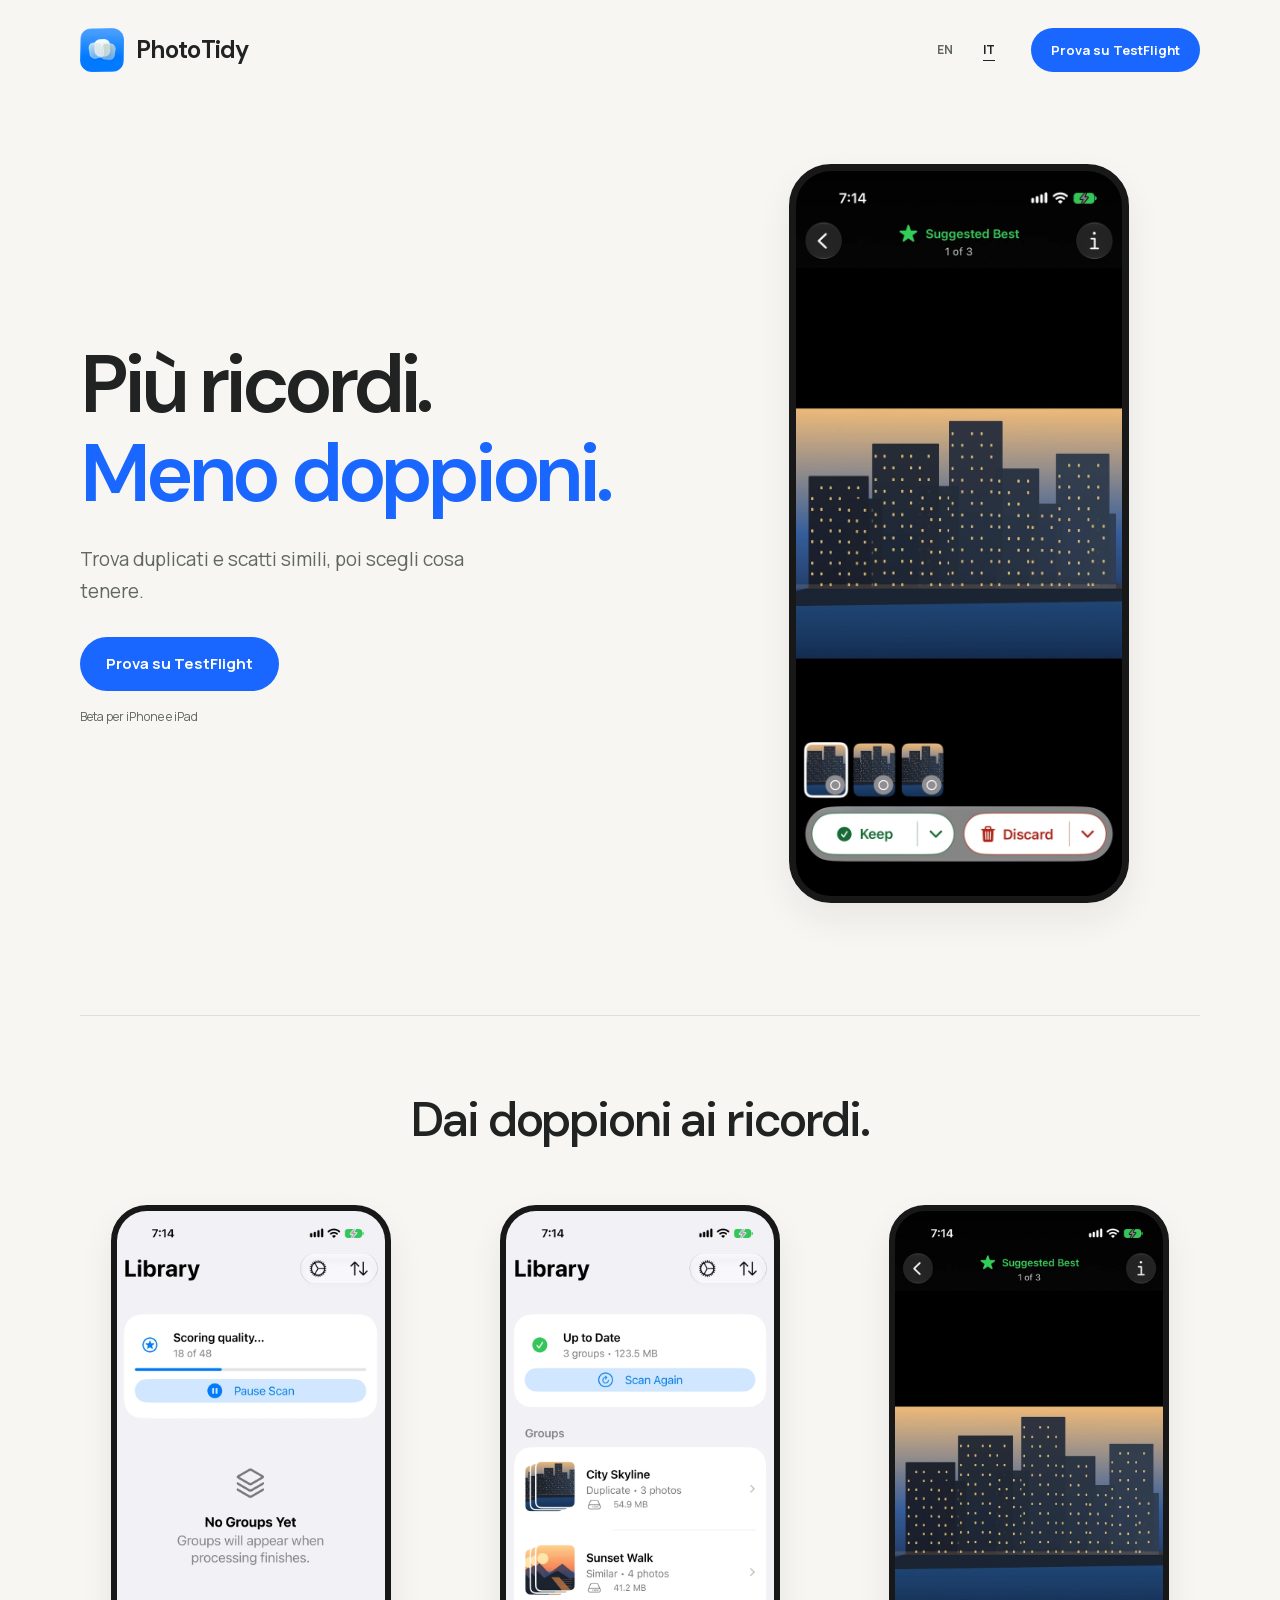
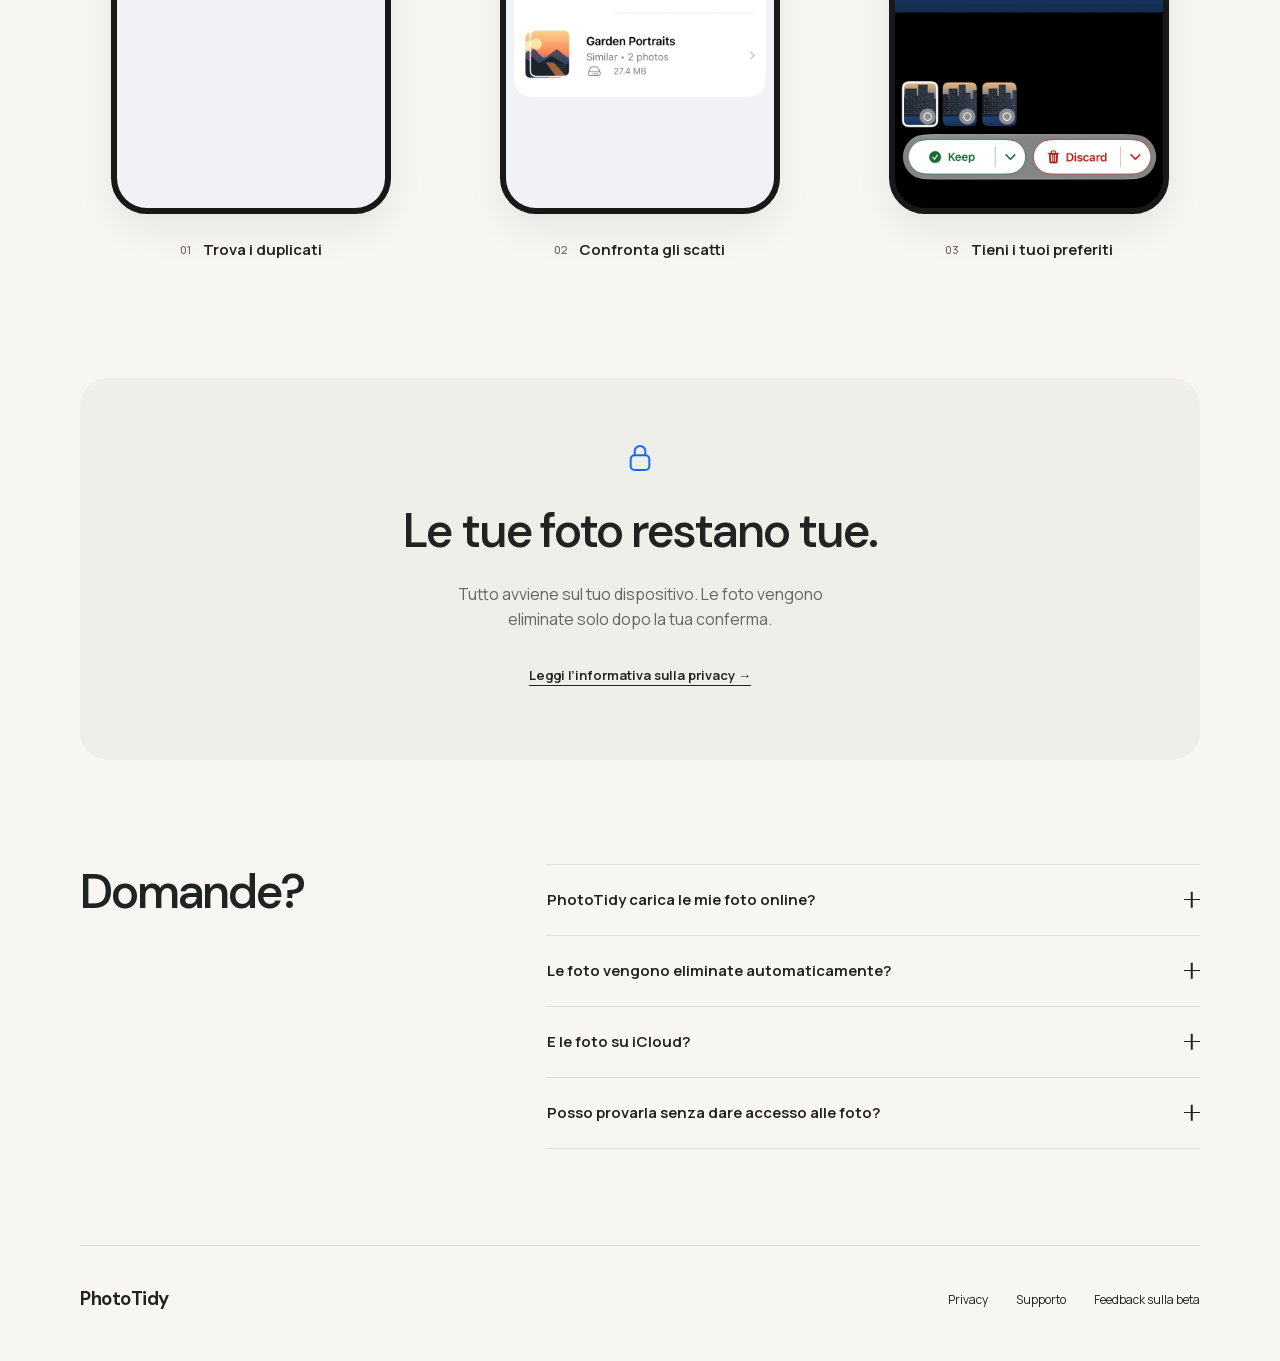
==== it/index.html @ 8529cd3a "Redesign landing pages with minimal layout and scroll reveals" ====
<!doctype html>
<html lang="it">
<head>
  <meta charset="utf-8">
  <meta name="viewport" content="width=device-width, initial-scale=1">
  <meta name="description" content="Trova duplicati e scatti simili, confronta i migliori e libera spazio. Ogni scansione di PhotoTidy avviene privatamente sul dispositivo.">
  <meta property="og:title" content="PhotoTidy — Pulizia privata delle foto su iPhone">
  <meta property="og:description" content="Trova duplicati e scatti simili, confronta i migliori e libera spazio. Ogni scansione di PhotoTidy avviene privatamente sul dispositivo.">
  <meta property="og:type" content="website">
  <meta property="og:url" content="https://gerardomaruotti.github.io/photo-tidy-site/it/">
  <meta property="og:image" content="https://gerardomaruotti.github.io/photo-tidy-site/assets/og-redesign-20260906.png">
  <meta name="twitter:card" content="summary_large_image">
  <meta name="twitter:title" content="PhotoTidy — Pulizia privata delle foto su iPhone">
  <meta name="twitter:description" content="Trova duplicati e scatti simili, confronta i migliori e libera spazio. Ogni scansione di PhotoTidy avviene privatamente sul dispositivo.">
  <meta name="twitter:image" content="https://gerardomaruotti.github.io/photo-tidy-site/assets/og-redesign-20260906.png">
  <link rel="canonical" href="https://gerardomaruotti.github.io/photo-tidy-site/it/">
  <link rel="alternate" hreflang="en" href="https://gerardomaruotti.github.io/photo-tidy-site/">
  <link rel="alternate" hreflang="it" href="https://gerardomaruotti.github.io/photo-tidy-site/it/">
  <link rel="alternate" hreflang="x-default" href="https://gerardomaruotti.github.io/photo-tidy-site/">
  <link rel="icon" type="image/png" sizes="256x256" href="../assets/favicon.png">
  <link rel="apple-touch-icon" href="../assets/app-icon.png">
  <link rel="preload" href="../assets/fonts/dm-sans.woff2" as="font" type="font/woff2" crossorigin>
  <link rel="preload" href="../assets/fonts/manrope.woff2" as="font" type="font/woff2" crossorigin>
  <link rel="stylesheet" href="../landing.css?v=20260906-redesign">
  <title>PhotoTidy — Pulizia privata delle foto su iPhone</title>
<script src="../landing.js?v=20260906-redesign" defer></script>
</head>
<body>
<a class="skip-link" href="#main">Vai al contenuto</a>
<header class="header container">
<a class="brand" href="#top" aria-label="PhotoTidy"><img src="../assets/app-icon.png" width="44" height="44" alt=""><span>PhotoTidy</span></a>
<nav aria-label="Navigazione principale">
<div class="languages" aria-label="Lingua"><a href="../" lang="en" hreflang="en" >EN</a><a href="./" lang="it" hreflang="it" aria-current="page">IT</a></div>
<a class="button button-small" href="https://testflight.apple.com/join/RuyQJqvQ">Prova su TestFlight</a>
</nav></header>
<main id="main">
<section class="hero container" id="top" aria-labelledby="hero-title">
<div class="hero-copy"><h1 id="hero-title">Più ricordi.<br><span>Meno doppioni.</span></h1><p>Trova duplicati e scatti simili, poi scegli cosa tenere.</p><a class="button" href="https://testflight.apple.com/join/RuyQJqvQ">Prova su TestFlight</a><small>Beta per iPhone e iPad</small></div>
<div class="hero-visual"><div class="phone"><img src="../assets/screenshots/compare-20260906.jpg" srcset="../assets/screenshots/compare-20260906-736.webp 736w, ../assets/screenshots/compare-20260906-1104.webp 1104w" sizes="(max-width: 700px) 280px, 340px" width="1206" height="2622" alt="Interfaccia PhotoTidy: Tieni i tuoi preferiti" fetchpriority="high" decoding="async"></div></div></section>
<section class="walkthrough container" id="how-it-works" aria-labelledby="walk-title">
<h2 id="walk-title" data-reveal>Dai doppioni ai ricordi.</h2><div class="steps">
<figure data-reveal style="--delay:0ms"><div class="phone"><img src="../assets/screenshots/scan-20260906.jpg" srcset="../assets/screenshots/scan-20260906-736.webp 736w, ../assets/screenshots/scan-20260906-1104.webp 1104w" sizes="(max-width: 700px) 260px, 280px" width="1206" height="2622" alt="Interfaccia PhotoTidy: Trova i duplicati" loading="lazy" decoding="async"></div><figcaption><span class="step-number" aria-hidden="true">01</span>Trova i duplicati</figcaption></figure>
<figure data-reveal style="--delay:70ms"><div class="phone"><img src="../assets/screenshots/library-20260906.jpg" srcset="../assets/screenshots/library-20260906-736.webp 736w, ../assets/screenshots/library-20260906-1104.webp 1104w" sizes="(max-width: 700px) 260px, 280px" width="1206" height="2622" alt="Interfaccia PhotoTidy: Confronta gli scatti" loading="lazy" decoding="async"></div><figcaption><span class="step-number" aria-hidden="true">02</span>Confronta gli scatti</figcaption></figure>
<figure data-reveal style="--delay:140ms"><div class="phone"><img src="../assets/screenshots/compare-20260906.jpg" srcset="../assets/screenshots/compare-20260906-736.webp 736w, ../assets/screenshots/compare-20260906-1104.webp 1104w" sizes="(max-width: 700px) 260px, 280px" width="1206" height="2622" alt="Interfaccia PhotoTidy: Tieni i tuoi preferiti" loading="lazy" decoding="async"></div><figcaption><span class="step-number" aria-hidden="true">03</span>Tieni i tuoi preferiti</figcaption></figure>
</div></section>
<section class="privacy container" id="privacy" aria-labelledby="privacy-title">
<div class="privacy-panel" data-reveal><svg aria-hidden="true" viewBox="0 0 24 24" fill="none" stroke="currentColor" stroke-width="1.5"><rect x="5" y="10" width="14" height="11" rx="3"/><path d="M8 10V7a4 4 0 0 1 8 0v3"/></svg><h2 id="privacy-title">Le tue foto restano tue.</h2><p>Tutto avviene sul tuo dispositivo. Le foto vengono eliminate solo dopo la tua conferma.</p><a class="text-link" href="privacy/">Leggi l’informativa sulla privacy<span aria-hidden="true"> →</span></a></div></section>
<section class="faq container" id="faq" aria-labelledby="faq-title">
<h2 id="faq-title" data-reveal>Domande?</h2><div class="faq-list" data-reveal>
<details><summary>PhotoTidy carica le mie foto online?<span class="plus" aria-hidden="true"></span></summary><p>No. PhotoTidy analizza la libreria sul tuo dispositivo, senza caricare foto o metadati online.</p></details>
<details><summary>Le foto vengono eliminate automaticamente?<span class="plus" aria-hidden="true"></span></summary><p>No. Scegli cosa tenere o scartare in Confronta, poi confermi l’eliminazione nella finestra di sistema.</p></details>
<details><summary>E le foto su iCloud?<span class="plus" aria-hidden="true"></span></summary><p>La scansione usa le foto locali per impostazione predefinita. Puoi consentire il download da iCloud nelle Impostazioni.</p></details>
<details><summary>Posso provarla senza dare accesso alle foto?<span class="plus" aria-hidden="true"></span></summary><p>Sì. La modalità demo ti permette di esplorare l’app prima di concedere l’accesso alle foto.</p></details>
</div></section></main>
<footer class="footer container"><a class="wordmark" href="#top">PhotoTidy</a><nav aria-label="Piè di pagina"><a href="privacy/">Privacy</a><a href="support/">Supporto</a><a href="mailto:maruotti@icloud.com?subject=PhotoTidy%20Beta%20Feedback">Feedback sulla beta</a></nav></footer>
</body>
</html>
---- landing.css ----
@font-face{font-family:"DM Sans";font-style:normal;font-weight:100 1000;font-display:swap;src:url("assets/fonts/dm-sans.woff2") format("woff2")}
@font-face{font-family:Manrope;font-style:normal;font-weight:200 800;font-display:swap;src:url("assets/fonts/manrope.woff2") format("woff2")}
:root{--paper:#f7f6f2;--ink:#202321;--muted:#626762;--blue:#1967ff;--line:#dedfd9}
*{box-sizing:border-box}
html{scroll-behavior:smooth;scroll-padding-top:24px}
body{margin:0;background:var(--paper);color:var(--ink);font:16px/1.6 Manrope,sans-serif}
a{color:inherit;text-decoration:none}
img{display:block;max-width:100%}
h1,h2,p,figure{margin:0}
h1,h2,.brand,.wordmark{font-family:"DM Sans",sans-serif}
:focus-visible{outline:3px solid var(--blue);outline-offset:5px}
.container{width:min(1120px,calc(100% - 80px));margin-inline:auto}
.skip-link{position:fixed;top:12px;left:12px;z-index:10;background:white;padding:12px;transform:translateY(-160%)}
.skip-link:focus{transform:none}
.header{min-height:100px;display:flex;align-items:center;justify-content:space-between;gap:24px}
.brand{display:flex;align-items:center;gap:12px;font-size:24px;font-weight:650;letter-spacing:-.7px}
.brand img{border-radius:12px}
.header nav,.languages{display:flex;align-items:center;gap:20px}
.languages{gap:0}
.languages a{display:grid;place-items:center;min-width:44px;min-height:44px;font-size:12px;font-weight:700;color:var(--muted)}
.languages a[aria-current]{color:var(--ink);text-decoration:underline;text-underline-offset:6px}
.button{display:inline-flex;align-items:center;justify-content:center;min-height:54px;padding:13px 26px;border-radius:100px;background:var(--blue);color:white;font-size:15px;font-weight:700;transition:background-color .2s}
.button:hover{background:#1153d3}
.button-small{font-size:13px;min-height:44px;padding:10px 20px}
.hero{display:grid;grid-template-columns:1.2fr 1fr;align-items:center;gap:60px;padding-block:64px 112px}
h1{font-size:clamp(56px,6.3vw,88px);font-weight:600;letter-spacing:-.065em;line-height:1.1}
h1 span{color:var(--blue)}
.hero-copy>p{max-width:390px;margin:26px 0 30px;font-size:19px;color:var(--muted);line-height:1.65}
.hero-copy small{display:block;margin-top:16px;font-size:12px;color:var(--muted)}
.hero-visual{display:grid;place-items:center}
.phone{width:100%;aspect-ratio:1206/2622;background:#171817;border:7px solid #171817;border-radius:42px;overflow:hidden;box-shadow:0 16px 36px #20232112}
.phone img{width:100%;height:100%;object-fit:cover}
.hero .phone{width:min(340px,100%)}
h2{font-size:clamp(32px,3.8vw,48px);font-weight:550;letter-spacing:-.045em;line-height:1.18}
.walkthrough{padding-block:76px 104px;border-top:1px solid var(--line)}
.walkthrough h2{text-align:center;margin-bottom:56px}
.steps{display:grid;grid-template-columns:repeat(3,minmax(0,1fr));gap:48px}
.steps figure{min-width:0;display:flex;flex-direction:column;align-items:center}
.steps .phone{max-width:280px;border-radius:36px;border-width:6px}
figcaption{display:flex;align-items:center;justify-content:center;gap:12px;margin-top:24px;font-size:15px;font-weight:650}
.step-number{font-size:11px;color:var(--muted);font-weight:500}
.privacy{padding-block:12px 96px}
.privacy-panel{padding:64px 28px;background:#edefe8;border-radius:28px;text-align:center}
.privacy-panel svg{width:32px;height:32px;margin:0 auto 22px;color:var(--blue)}
.privacy-panel p{max-width:430px;margin:22px auto;color:var(--muted)}
.text-link{display:inline-block;padding-block:10px;font-size:13px;font-weight:650;text-decoration:underline;text-underline-offset:5px}
.faq{display:grid;grid-template-columns:1fr 1.65fr;align-items:start;gap:72px;padding-block:8px 96px}
.faq-list{border-top:1px solid var(--line)}
details{border-bottom:1px solid var(--line)}
summary{display:flex;align-items:center;justify-content:space-between;gap:20px;padding:23px 0;font-size:15px;font-weight:650;cursor:pointer;list-style:none}
summary::-webkit-details-marker{display:none}
.plus{position:relative;flex:0 0 16px;height:16px}
.plus::before,.plus::after{content:"";position:absolute;background:currentColor;left:0;top:7px;width:16px;height:1.5px}
.plus::after{transform:rotate(90deg)}
details[open] .plus::after{transform:none}
details p{margin:0 32px 24px 0;color:var(--muted);font-size:14px}
.footer{border-top:1px solid var(--line);padding-block:32px 40px;display:flex;align-items:center;justify-content:space-between;gap:20px}
.wordmark{font-size:19px;font-weight:650;letter-spacing:-.5px}
.footer nav{display:flex;gap:28px;flex-wrap:wrap}
.footer nav a{font-size:12px;padding-block:12px}
.footer nav a:hover{text-decoration:underline}
[data-reveal].reveal-pending{opacity:0;transform:translateY(16px)}
[data-reveal].reveal-active{transition:opacity 450ms ease-out,transform 450ms ease-out;transition-delay:var(--delay,0ms)}
[data-reveal]:focus-within{opacity:1!important;transform:none!important;transition:none!important}
@media(max-width:1000px){.hero{gap:32px}.steps{gap:28px}.faq{gap:40px}}
@media(max-width:700px){
.container{width:calc(100% - 40px)}
.header{min-height:88px;gap:10px}.brand{gap:8px;font-size:20px}.brand img{width:36px;height:36px;border-radius:10px}
.header nav{gap:6px}.button-small{font-size:11px;padding:10px 13px}.languages a{min-width:36px}
.hero{grid-template-columns:1fr;gap:44px;text-align:center;padding-block:44px 72px}
h1{font-size:clamp(48px,10.5vw,68px);letter-spacing:-.055em}
.hero-copy>p{font-size:17px;max-width:340px;margin:22px auto 26px}.hero .phone{width:min(280px,100%);border-radius:38px}
.walkthrough{padding-block:56px 64px}.walkthrough h2{margin-bottom:38px}.steps{grid-template-columns:1fr;gap:48px}.steps .phone{width:min(260px,100%)}figcaption{margin-top:18px}
.privacy{padding-block:0 64px}.privacy-panel{padding:44px 22px;border-radius:22px}.privacy-panel p{font-size:15px}
.faq{grid-template-columns:1fr;gap:28px;padding-block:0 64px}.faq h2{text-align:center}summary{font-size:14px;padding-block:22px}
.footer{flex-direction:column;gap:8px;padding-block:28px}.footer nav{gap:24px;justify-content:center}
[data-reveal].reveal-pending{transform:translateY(8px)}[data-reveal].reveal-active{transition-duration:300ms;transition-delay:0ms}
}
@media(max-width:390px){.brand span{display:none}.header nav{gap:8px}.languages a{min-width:40px}}
@media(prefers-reduced-motion:reduce){html{scroll-behavior:auto}*,*::before,*::after{transition:none!important;animation:none!important}[data-reveal].reveal-pending{opacity:1;transform:none}}
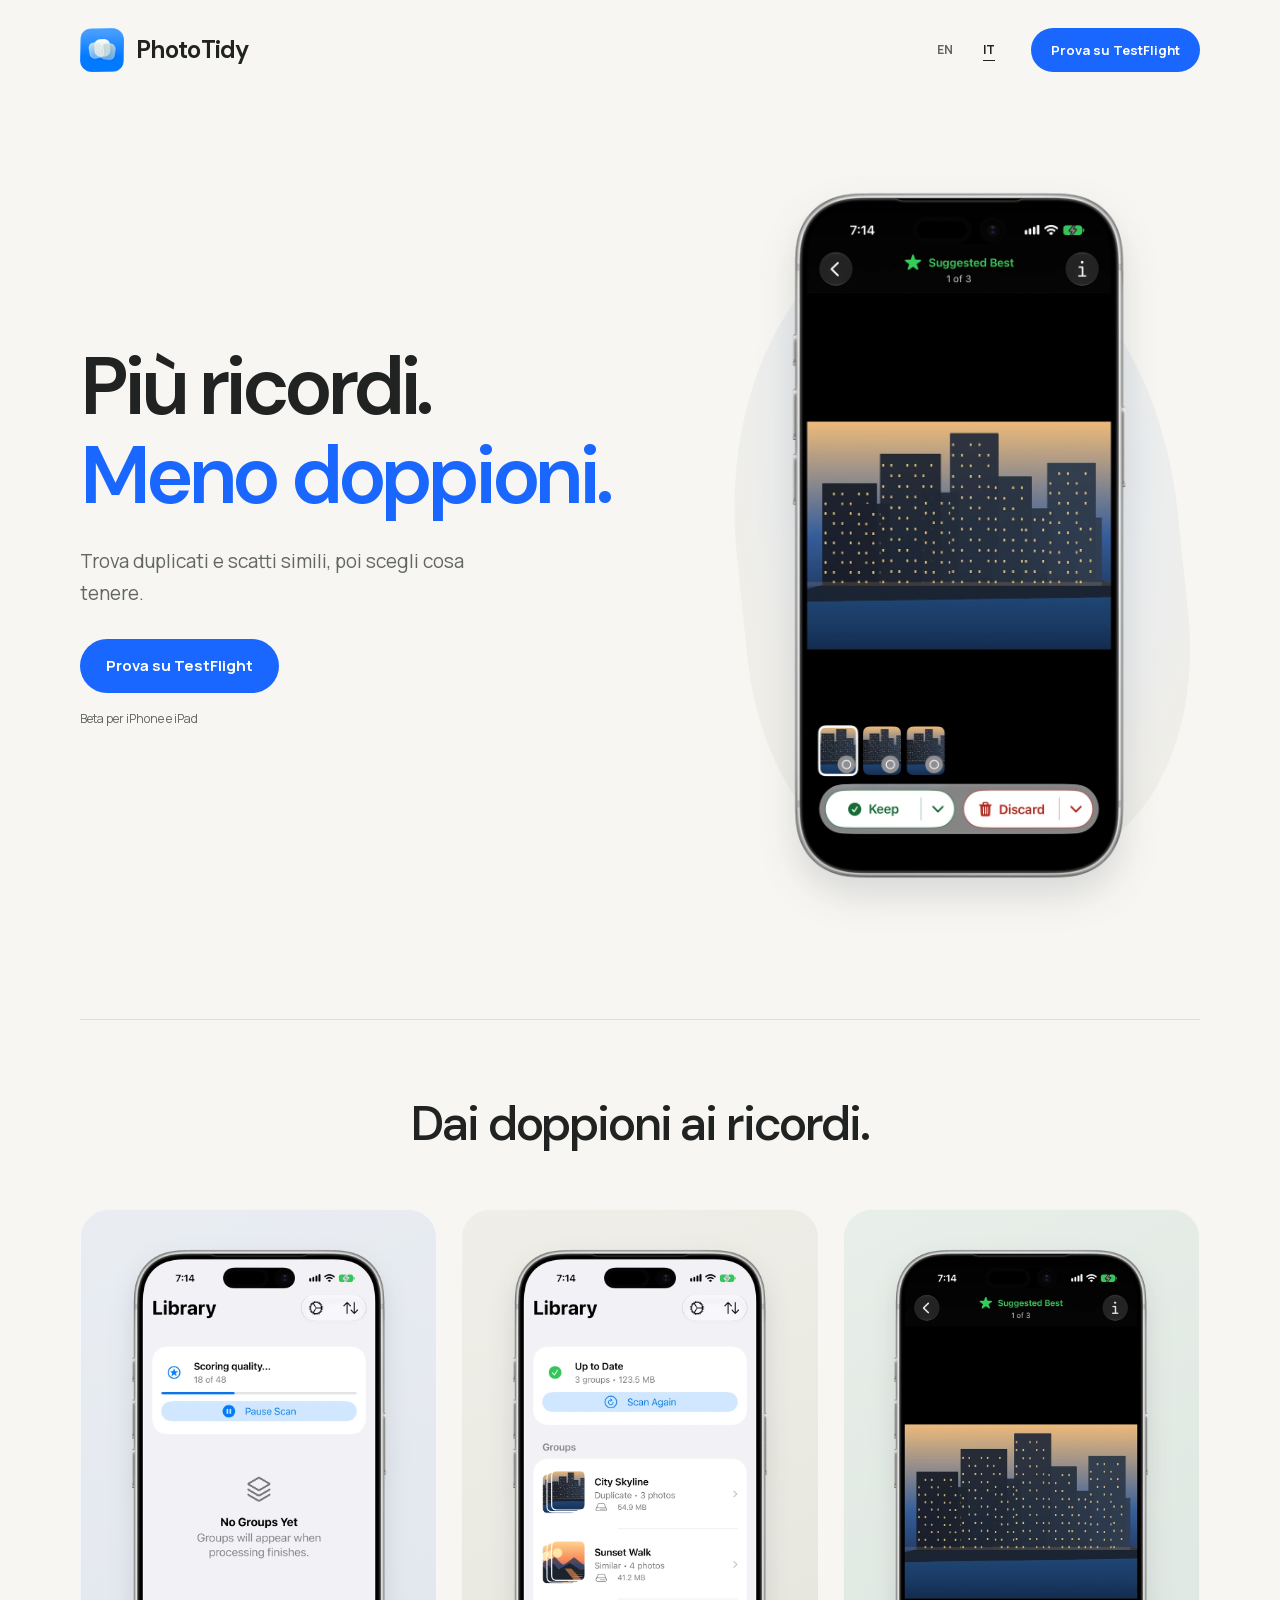
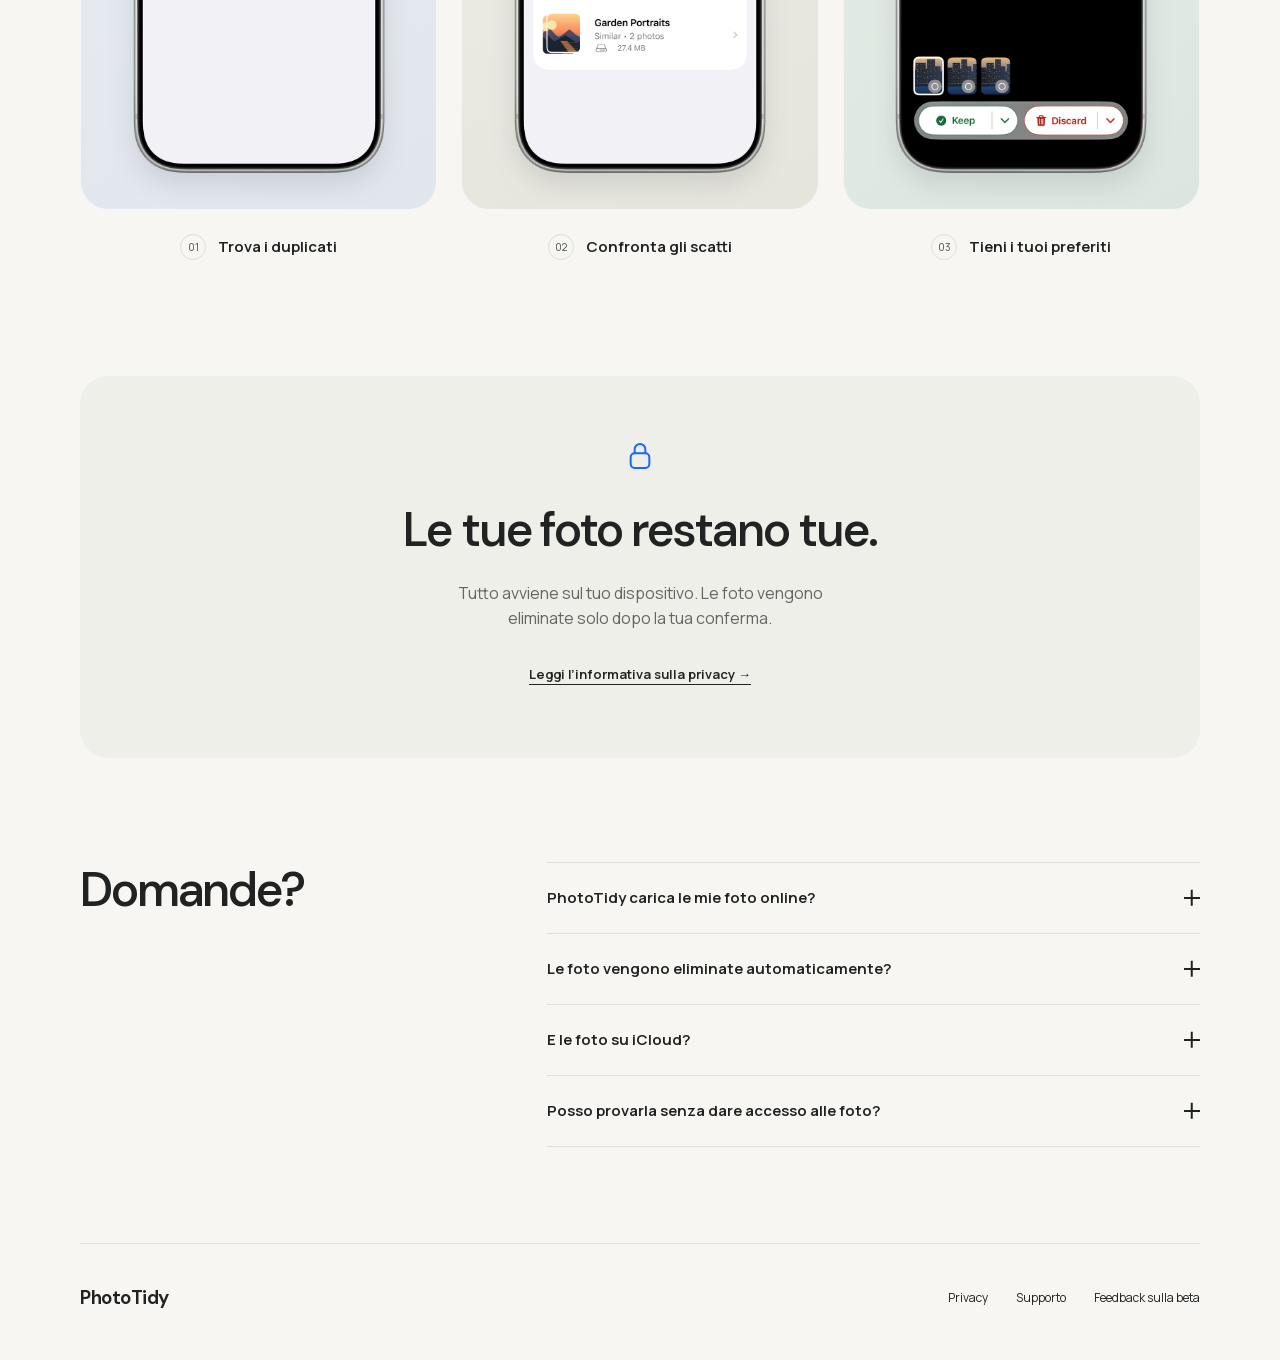
==== commit 9562ff56: "Polish screenshot sections with authentic iPhone frames" ====
--- a/it/index.html
+++ b/it/index.html
@@ -8,11 +8,11 @@
   <meta property="og:description" content="Trova duplicati e scatti simili, confronta i migliori e libera spazio. Ogni scansione di PhotoTidy avviene privatamente sul dispositivo.">
   <meta property="og:type" content="website">
   <meta property="og:url" content="https://gerardomaruotti.github.io/photo-tidy-site/it/">
-  <meta property="og:image" content="https://gerardomaruotti.github.io/photo-tidy-site/assets/og-redesign-20260906.png">
+  <meta property="og:image" content="https://gerardomaruotti.github.io/photo-tidy-site/assets/og-framed-20260906.png">
   <meta name="twitter:card" content="summary_large_image">
   <meta name="twitter:title" content="PhotoTidy — Pulizia privata delle foto su iPhone">
   <meta name="twitter:description" content="Trova duplicati e scatti simili, confronta i migliori e libera spazio. Ogni scansione di PhotoTidy avviene privatamente sul dispositivo.">
-  <meta name="twitter:image" content="https://gerardomaruotti.github.io/photo-tidy-site/assets/og-redesign-20260906.png">
+  <meta name="twitter:image" content="https://gerardomaruotti.github.io/photo-tidy-site/assets/og-framed-20260906.png">
   <link rel="canonical" href="https://gerardomaruotti.github.io/photo-tidy-site/it/">
   <link rel="alternate" hreflang="en" href="https://gerardomaruotti.github.io/photo-tidy-site/">
   <link rel="alternate" hreflang="it" href="https://gerardomaruotti.github.io/photo-tidy-site/it/">
@@ -21,7 +21,7 @@
   <link rel="apple-touch-icon" href="../assets/app-icon.png">
   <link rel="preload" href="../assets/fonts/dm-sans.woff2" as="font" type="font/woff2" crossorigin>
   <link rel="preload" href="../assets/fonts/manrope.woff2" as="font" type="font/woff2" crossorigin>
-  <link rel="stylesheet" href="../landing.css?v=20260906-redesign">
+  <link rel="stylesheet" href="../landing.css?v=20260906-frames">
   <title>PhotoTidy — Pulizia privata delle foto su iPhone</title>
 <script src="../landing.js?v=20260906-redesign" defer></script>
 </head>
@@ -36,12 +36,12 @@
 <main id="main">
 <section class="hero container" id="top" aria-labelledby="hero-title">
 <div class="hero-copy"><h1 id="hero-title">Più ricordi.<br><span>Meno doppioni.</span></h1><p>Trova duplicati e scatti simili, poi scegli cosa tenere.</p><a class="button" href="https://testflight.apple.com/join/RuyQJqvQ">Prova su TestFlight</a><small>Beta per iPhone e iPad</small></div>
-<div class="hero-visual"><div class="phone"><img src="../assets/screenshots/compare-20260906.jpg" srcset="../assets/screenshots/compare-20260906-736.webp 736w, ../assets/screenshots/compare-20260906-1104.webp 1104w" sizes="(max-width: 700px) 280px, 340px" width="1206" height="2622" alt="Interfaccia PhotoTidy: Tieni i tuoi preferiti" fetchpriority="high" decoding="async"></div></div></section>
+<div class="hero-visual"><div class="phone"><img src="../assets/screenshots/compare-framed-20260906.png" srcset="../assets/screenshots/compare-framed-20260906-736.webp 736w, ../assets/screenshots/compare-framed-20260906-1104.webp 1104w" sizes="(max-width: 700px) 280px, (max-width: 1000px) 32vw, 340px" width="1350" height="2760" alt="Interfaccia PhotoTidy: Tieni i tuoi preferiti" fetchpriority="high" decoding="async"></div></div></section>
 <section class="walkthrough container" id="how-it-works" aria-labelledby="walk-title">
 <h2 id="walk-title" data-reveal>Dai doppioni ai ricordi.</h2><div class="steps">
-<figure data-reveal style="--delay:0ms"><div class="phone"><img src="../assets/screenshots/scan-20260906.jpg" srcset="../assets/screenshots/scan-20260906-736.webp 736w, ../assets/screenshots/scan-20260906-1104.webp 1104w" sizes="(max-width: 700px) 260px, 280px" width="1206" height="2622" alt="Interfaccia PhotoTidy: Trova i duplicati" loading="lazy" decoding="async"></div><figcaption><span class="step-number" aria-hidden="true">01</span>Trova i duplicati</figcaption></figure>
-<figure data-reveal style="--delay:70ms"><div class="phone"><img src="../assets/screenshots/library-20260906.jpg" srcset="../assets/screenshots/library-20260906-736.webp 736w, ../assets/screenshots/library-20260906-1104.webp 1104w" sizes="(max-width: 700px) 260px, 280px" width="1206" height="2622" alt="Interfaccia PhotoTidy: Confronta gli scatti" loading="lazy" decoding="async"></div><figcaption><span class="step-number" aria-hidden="true">02</span>Confronta gli scatti</figcaption></figure>
-<figure data-reveal style="--delay:140ms"><div class="phone"><img src="../assets/screenshots/compare-20260906.jpg" srcset="../assets/screenshots/compare-20260906-736.webp 736w, ../assets/screenshots/compare-20260906-1104.webp 1104w" sizes="(max-width: 700px) 260px, 280px" width="1206" height="2622" alt="Interfaccia PhotoTidy: Tieni i tuoi preferiti" loading="lazy" decoding="async"></div><figcaption><span class="step-number" aria-hidden="true">03</span>Tieni i tuoi preferiti</figcaption></figure>
+<figure data-reveal style="--delay:0ms"><div class="device-stage"><div class="phone"><img src="../assets/screenshots/scan-framed-20260906.png" srcset="../assets/screenshots/scan-framed-20260906-736.webp 736w, ../assets/screenshots/scan-framed-20260906-1104.webp 1104w" sizes="(max-width: 700px) 244px, (max-width: 1000px) 23vw, 260px" width="1350" height="2760" alt="Interfaccia PhotoTidy: Trova i duplicati" loading="lazy" decoding="async"></div></div><figcaption><span class="step-number" aria-hidden="true">01</span>Trova i duplicati</figcaption></figure>
+<figure data-reveal style="--delay:70ms"><div class="device-stage"><div class="phone"><img src="../assets/screenshots/library-framed-20260906.png" srcset="../assets/screenshots/library-framed-20260906-736.webp 736w, ../assets/screenshots/library-framed-20260906-1104.webp 1104w" sizes="(max-width: 700px) 244px, (max-width: 1000px) 23vw, 260px" width="1350" height="2760" alt="Interfaccia PhotoTidy: Confronta gli scatti" loading="lazy" decoding="async"></div></div><figcaption><span class="step-number" aria-hidden="true">02</span>Confronta gli scatti</figcaption></figure>
+<figure data-reveal style="--delay:140ms"><div class="device-stage"><div class="phone"><img src="../assets/screenshots/compare-framed-20260906.png" srcset="../assets/screenshots/compare-framed-20260906-736.webp 736w, ../assets/screenshots/compare-framed-20260906-1104.webp 1104w" sizes="(max-width: 700px) 244px, (max-width: 1000px) 23vw, 260px" width="1350" height="2760" alt="Interfaccia PhotoTidy: Tieni i tuoi preferiti" loading="lazy" decoding="async"></div></div><figcaption><span class="step-number" aria-hidden="true">03</span>Tieni i tuoi preferiti</figcaption></figure>
 </div></section>
 <section class="privacy container" id="privacy" aria-labelledby="privacy-title">
 <div class="privacy-panel" data-reveal><svg aria-hidden="true" viewBox="0 0 24 24" fill="none" stroke="currentColor" stroke-width="1.5"><rect x="5" y="10" width="14" height="11" rx="3"/><path d="M8 10V7a4 4 0 0 1 8 0v3"/></svg><h2 id="privacy-title">Le tue foto restano tue.</h2><p>Tutto avviene sul tuo dispositivo. Le foto vengono eliminate solo dopo la tua conferma.</p><a class="text-link" href="privacy/">Leggi l’informativa sulla privacy<span aria-hidden="true"> →</span></a></div></section>
--- a/landing.css
+++ b/landing.css
@@ -27,18 +27,22 @@
 h1 span{color:var(--blue)}
 .hero-copy>p{max-width:390px;margin:26px 0 30px;font-size:19px;color:var(--muted);line-height:1.65}
 .hero-copy small{display:block;margin-top:16px;font-size:12px;color:var(--muted)}
-.hero-visual{display:grid;place-items:center}
-.phone{width:100%;aspect-ratio:1206/2622;background:#171817;border:7px solid #171817;border-radius:42px;overflow:hidden;box-shadow:0 16px 36px #20232112}
-.phone img{width:100%;height:100%;object-fit:cover}
+.hero-visual{position:relative;isolation:isolate;display:grid;place-items:center;padding-block:24px}
+.hero-visual::before{content:"";position:absolute;z-index:-1;inset:8% 4% 5%;border-radius:48% 48% 36% 36%;background:radial-gradient(ellipse at 55% 35%,#e0e9f9 0%,#eaedf0 45%,#efeee9 72%);transform:rotate(-6deg)}
+.phone{width:100%;position:relative;filter:drop-shadow(0 18px 18px #252e3b24)}
+.phone img{width:100%;height:auto;aspect-ratio:1350/2760;object-fit:contain}
 .hero .phone{width:min(340px,100%)}
 h2{font-size:clamp(32px,3.8vw,48px);font-weight:550;letter-spacing:-.045em;line-height:1.18}
 .walkthrough{padding-block:76px 104px;border-top:1px solid var(--line)}
 .walkthrough h2{text-align:center;margin-bottom:56px}
-.steps{display:grid;grid-template-columns:repeat(3,minmax(0,1fr));gap:48px}
+.steps{display:grid;grid-template-columns:repeat(3,minmax(0,1fr));gap:24px}
 .steps figure{min-width:0;display:flex;flex-direction:column;align-items:center}
-.steps .phone{max-width:280px;border-radius:36px;border-width:6px}
+.device-stage{width:100%;display:grid;place-items:center;padding:36px 24px 32px;border-radius:28px;background:linear-gradient(155deg,#e9edf2,#e1e6ed);border:1px solid #fff9}
+.steps figure:nth-child(2) .device-stage{background:linear-gradient(155deg,#efeee8,#e5e5dc)}
+.steps figure:nth-child(3) .device-stage{background:linear-gradient(155deg,#e8eee9,#dce6e0)}
+.steps .phone{max-width:260px;filter:drop-shadow(0 12px 12px #252e3b20)}
 figcaption{display:flex;align-items:center;justify-content:center;gap:12px;margin-top:24px;font-size:15px;font-weight:650}
-.step-number{font-size:11px;color:var(--muted);font-weight:500}
+.step-number{display:grid;place-items:center;width:26px;height:26px;border:1px solid var(--line);border-radius:50%;font-size:10px;color:var(--muted);font-weight:500}
 .privacy{padding-block:12px 96px}
 .privacy-panel{padding:64px 28px;background:#edefe8;border-radius:28px;text-align:center}
 .privacy-panel svg{width:32px;height:32px;margin:0 auto 22px;color:var(--blue)}
@@ -62,15 +66,16 @@
 [data-reveal].reveal-pending{opacity:0;transform:translateY(16px)}
 [data-reveal].reveal-active{transition:opacity 450ms ease-out,transform 450ms ease-out;transition-delay:var(--delay,0ms)}
 [data-reveal]:focus-within{opacity:1!important;transform:none!important;transition:none!important}
-@media(max-width:1000px){.hero{gap:32px}.steps{gap:28px}.faq{gap:40px}}
+@media(max-width:1000px){.hero{gap:32px}.steps{gap:16px}.device-stage{padding:28px 16px;border-radius:22px}.faq{gap:40px}}
 @media(max-width:700px){
 .container{width:calc(100% - 40px)}
 .header{min-height:88px;gap:10px}.brand{gap:8px;font-size:20px}.brand img{width:36px;height:36px;border-radius:10px}
 .header nav{gap:6px}.button-small{font-size:11px;padding:10px 13px}.languages a{min-width:36px}
 .hero{grid-template-columns:1fr;gap:44px;text-align:center;padding-block:44px 72px}
 h1{font-size:clamp(48px,10.5vw,68px);letter-spacing:-.055em}
-.hero-copy>p{font-size:17px;max-width:340px;margin:22px auto 26px}.hero .phone{width:min(280px,100%);border-radius:38px}
-.walkthrough{padding-block:56px 64px}.walkthrough h2{margin-bottom:38px}.steps{grid-template-columns:1fr;gap:48px}.steps .phone{width:min(260px,100%)}figcaption{margin-top:18px}
+.hero-copy>p{font-size:17px;max-width:340px;margin:22px auto 26px}.hero .phone{width:min(280px,100%)}
+.hero-visual{padding:22px 8px}.hero-visual::before{inset:8% 0 6%;max-width:390px;margin-inline:auto;transform:none;border-radius:44% 44% 32% 32%}
+.walkthrough{padding-block:56px 64px}.walkthrough h2{margin-bottom:38px}.steps{grid-template-columns:1fr;gap:36px}.steps figure{width:100%;max-width:390px;margin-inline:auto}.device-stage{padding:30px 18px;border-radius:24px}.steps .phone{width:min(244px,100%)}figcaption{margin-top:18px}
 .privacy{padding-block:0 64px}.privacy-panel{padding:44px 22px;border-radius:22px}.privacy-panel p{font-size:15px}
 .faq{grid-template-columns:1fr;gap:28px;padding-block:0 64px}.faq h2{text-align:center}summary{font-size:14px;padding-block:22px}
 .footer{flex-direction:column;gap:8px;padding-block:28px}.footer nav{gap:24px;justify-content:center}
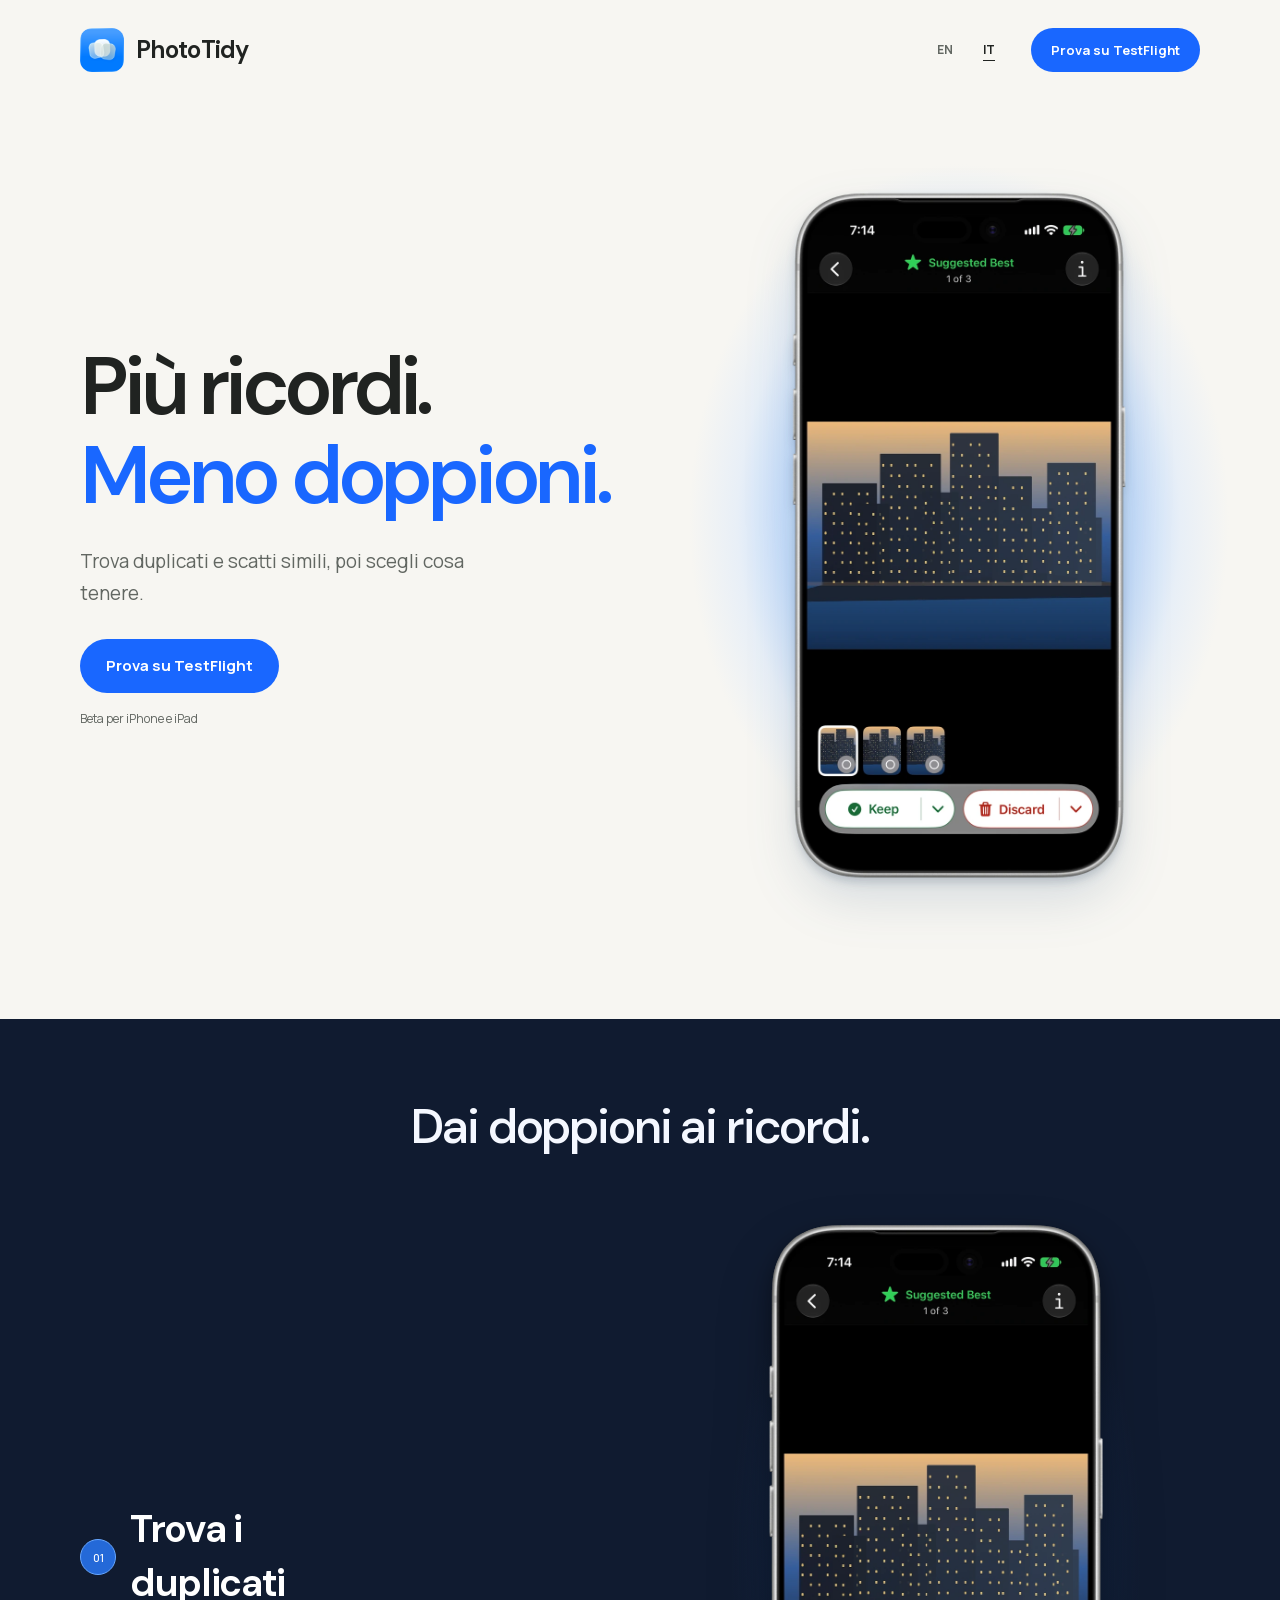
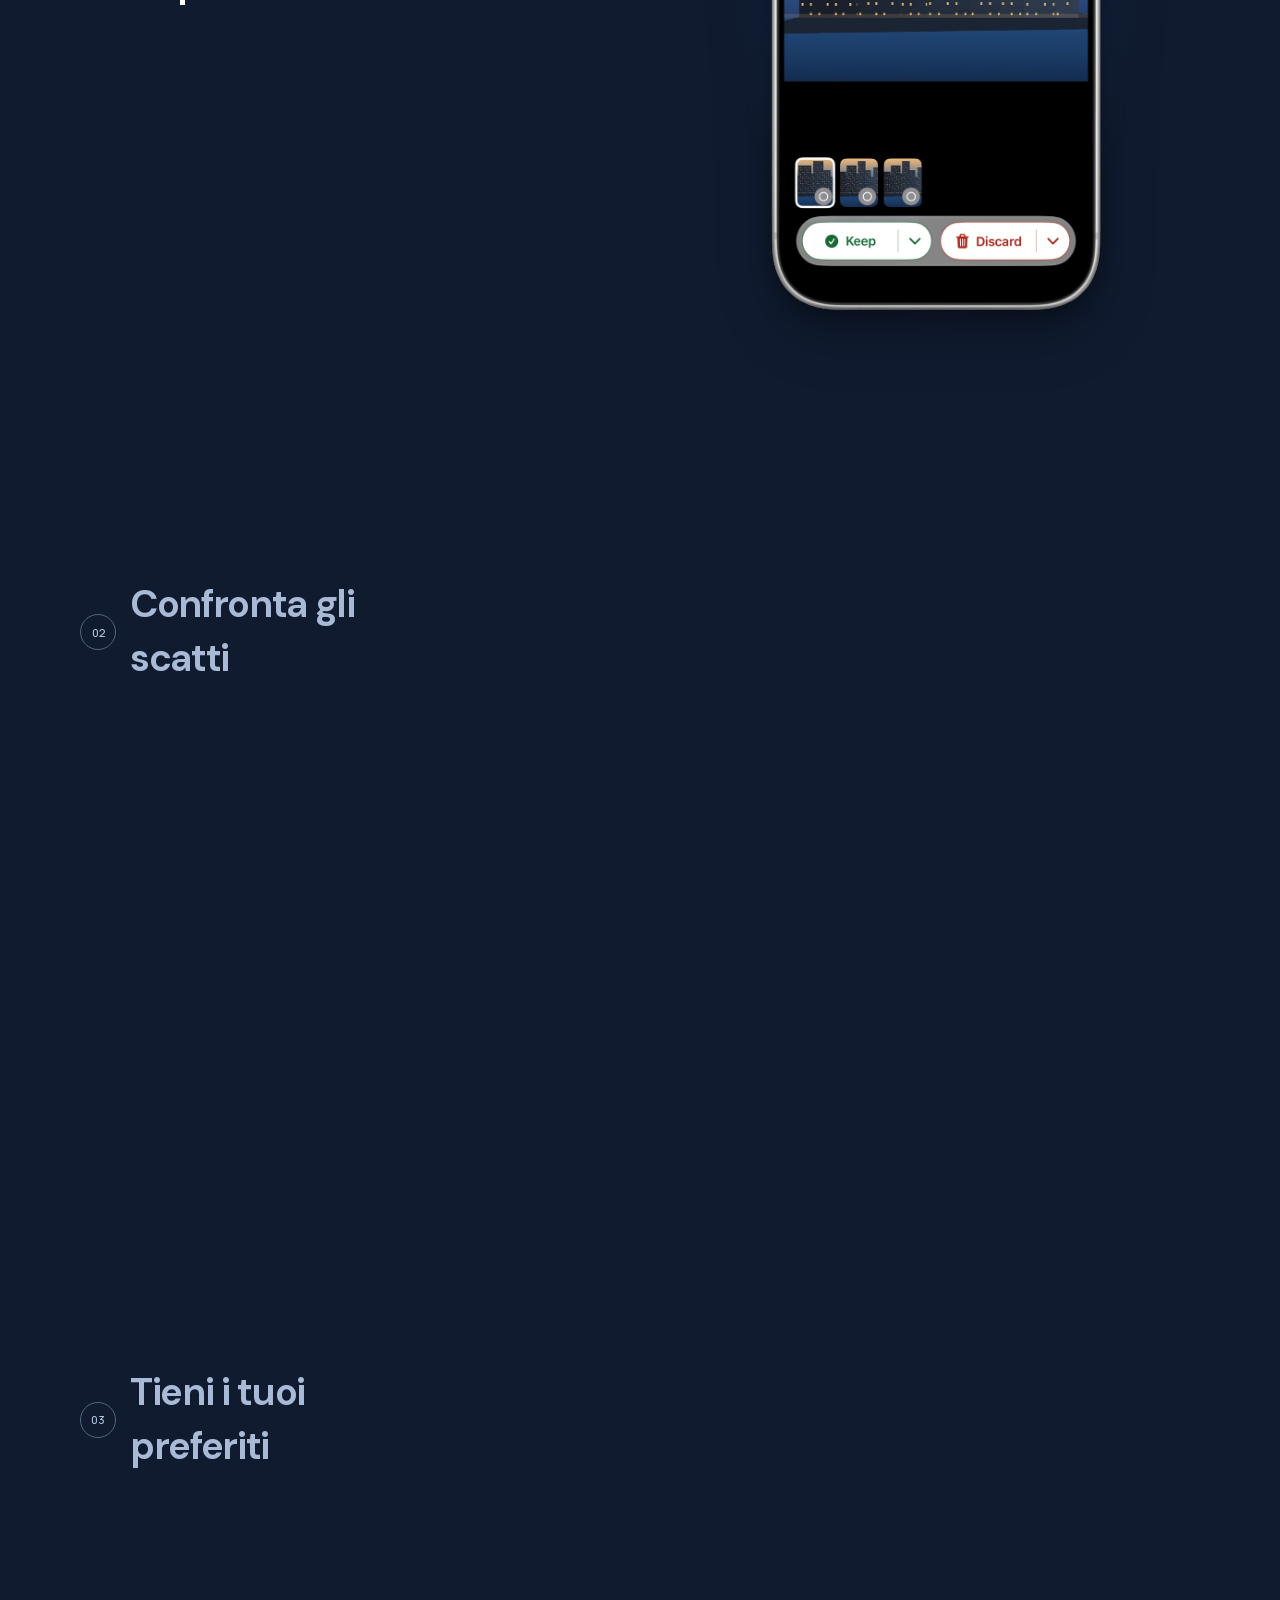
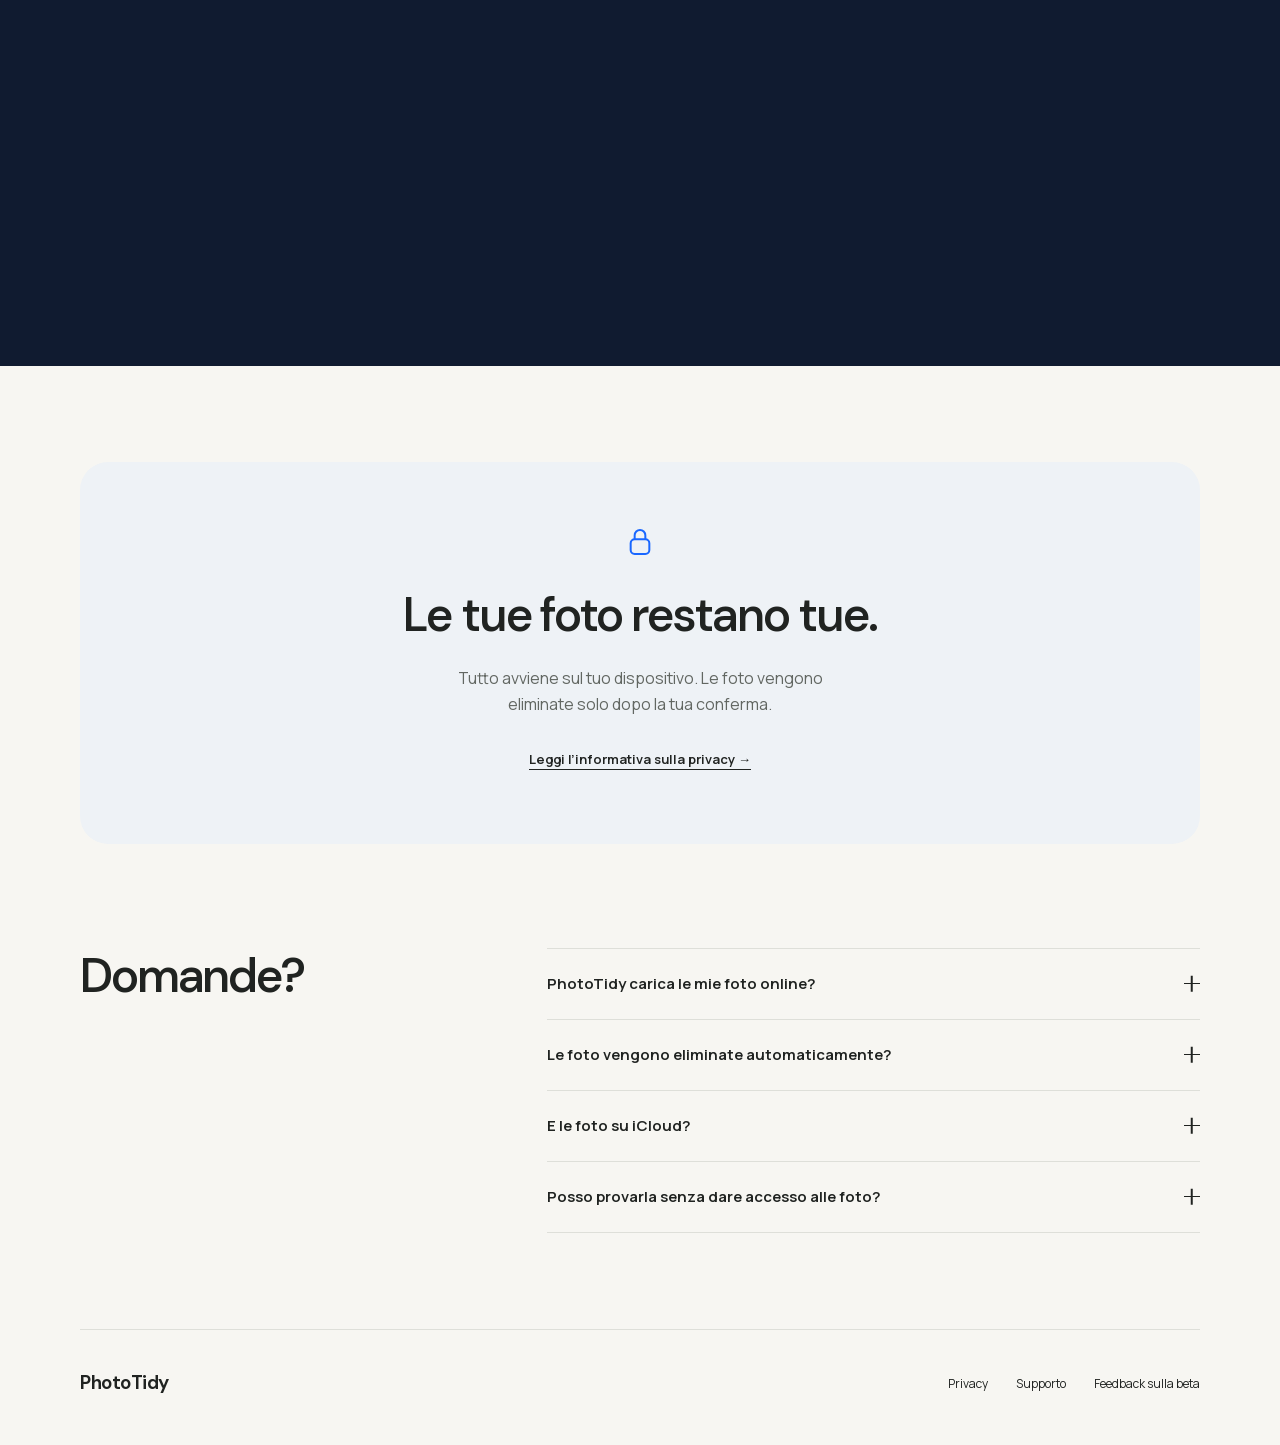
==== commit b10b5a41: "Add blue depth and responsive scroll storytelling" ====
--- a/it/index.html
+++ b/it/index.html
@@ -8,11 +8,11 @@
   <meta property="og:description" content="Trova duplicati e scatti simili, confronta i migliori e libera spazio. Ogni scansione di PhotoTidy avviene privatamente sul dispositivo.">
   <meta property="og:type" content="website">
   <meta property="og:url" content="https://gerardomaruotti.github.io/photo-tidy-site/it/">
-  <meta property="og:image" content="https://gerardomaruotti.github.io/photo-tidy-site/assets/og-framed-20260906.png">
+  <meta property="og:image" content="https://gerardomaruotti.github.io/photo-tidy-site/assets/og-depth-20260906.png">
   <meta name="twitter:card" content="summary_large_image">
   <meta name="twitter:title" content="PhotoTidy — Pulizia privata delle foto su iPhone">
   <meta name="twitter:description" content="Trova duplicati e scatti simili, confronta i migliori e libera spazio. Ogni scansione di PhotoTidy avviene privatamente sul dispositivo.">
-  <meta name="twitter:image" content="https://gerardomaruotti.github.io/photo-tidy-site/assets/og-framed-20260906.png">
+  <meta name="twitter:image" content="https://gerardomaruotti.github.io/photo-tidy-site/assets/og-depth-20260906.png">
   <link rel="canonical" href="https://gerardomaruotti.github.io/photo-tidy-site/it/">
   <link rel="alternate" hreflang="en" href="https://gerardomaruotti.github.io/photo-tidy-site/">
   <link rel="alternate" hreflang="it" href="https://gerardomaruotti.github.io/photo-tidy-site/it/">
@@ -21,9 +21,9 @@
   <link rel="apple-touch-icon" href="../assets/app-icon.png">
   <link rel="preload" href="../assets/fonts/dm-sans.woff2" as="font" type="font/woff2" crossorigin>
   <link rel="preload" href="../assets/fonts/manrope.woff2" as="font" type="font/woff2" crossorigin>
-  <link rel="stylesheet" href="../landing.css?v=20260906-frames">
+  <link rel="stylesheet" href="../landing.css?v=20260906-depth">
   <title>PhotoTidy — Pulizia privata delle foto su iPhone</title>
-<script src="../landing.js?v=20260906-redesign" defer></script>
+<script src="../landing.js?v=20260906-depth" defer></script>
 </head>
 <body>
 <a class="skip-link" href="#main">Vai al contenuto</a>
@@ -37,12 +37,13 @@
 <section class="hero container" id="top" aria-labelledby="hero-title">
 <div class="hero-copy"><h1 id="hero-title">Più ricordi.<br><span>Meno doppioni.</span></h1><p>Trova duplicati e scatti simili, poi scegli cosa tenere.</p><a class="button" href="https://testflight.apple.com/join/RuyQJqvQ">Prova su TestFlight</a><small>Beta per iPhone e iPad</small></div>
 <div class="hero-visual"><div class="phone"><img src="../assets/screenshots/compare-framed-20260906.png" srcset="../assets/screenshots/compare-framed-20260906-736.webp 736w, ../assets/screenshots/compare-framed-20260906-1104.webp 1104w" sizes="(max-width: 700px) 280px, (max-width: 1000px) 32vw, 340px" width="1350" height="2760" alt="Interfaccia PhotoTidy: Tieni i tuoi preferiti" fetchpriority="high" decoding="async"></div></div></section>
-<section class="walkthrough container" id="how-it-works" aria-labelledby="walk-title">
-<h2 id="walk-title" data-reveal>Dai doppioni ai ricordi.</h2><div class="steps">
-<figure data-reveal style="--delay:0ms"><div class="device-stage"><div class="phone"><img src="../assets/screenshots/scan-framed-20260906.png" srcset="../assets/screenshots/scan-framed-20260906-736.webp 736w, ../assets/screenshots/scan-framed-20260906-1104.webp 1104w" sizes="(max-width: 700px) 244px, (max-width: 1000px) 23vw, 260px" width="1350" height="2760" alt="Interfaccia PhotoTidy: Trova i duplicati" loading="lazy" decoding="async"></div></div><figcaption><span class="step-number" aria-hidden="true">01</span>Trova i duplicati</figcaption></figure>
-<figure data-reveal style="--delay:70ms"><div class="device-stage"><div class="phone"><img src="../assets/screenshots/library-framed-20260906.png" srcset="../assets/screenshots/library-framed-20260906-736.webp 736w, ../assets/screenshots/library-framed-20260906-1104.webp 1104w" sizes="(max-width: 700px) 244px, (max-width: 1000px) 23vw, 260px" width="1350" height="2760" alt="Interfaccia PhotoTidy: Confronta gli scatti" loading="lazy" decoding="async"></div></div><figcaption><span class="step-number" aria-hidden="true">02</span>Confronta gli scatti</figcaption></figure>
-<figure data-reveal style="--delay:140ms"><div class="device-stage"><div class="phone"><img src="../assets/screenshots/compare-framed-20260906.png" srcset="../assets/screenshots/compare-framed-20260906-736.webp 736w, ../assets/screenshots/compare-framed-20260906-1104.webp 1104w" sizes="(max-width: 700px) 244px, (max-width: 1000px) 23vw, 260px" width="1350" height="2760" alt="Interfaccia PhotoTidy: Tieni i tuoi preferiti" loading="lazy" decoding="async"></div></div><figcaption><span class="step-number" aria-hidden="true">03</span>Tieni i tuoi preferiti</figcaption></figure>
-</div></section>
+<section class="walkthrough" id="how-it-works" aria-labelledby="walk-title">
+<div class="container">
+<h2 id="walk-title" data-reveal>Dai doppioni ai ricordi.</h2><div class="story-layout"><div class="steps">
+<figure data-reveal style="--delay:0ms"><div class="device-stage"><div class="phone"><img src="../assets/screenshots/scan-framed-20260906.png" srcset="../assets/screenshots/scan-framed-20260906-736.webp 736w, ../assets/screenshots/scan-framed-20260906-1104.webp 1104w" sizes="(min-width: 1024px) and (min-height: 700px) 340px, (max-width: 700px) 244px, 280px" width="1350" height="2760" alt="Interfaccia PhotoTidy: Trova i duplicati" loading="lazy" decoding="async"></div></div><figcaption><span class="step-number" aria-hidden="true">01</span>Trova i duplicati</figcaption></figure>
+<figure data-reveal style="--delay:70ms"><div class="device-stage"><div class="phone"><img src="../assets/screenshots/library-framed-20260906.png" srcset="../assets/screenshots/library-framed-20260906-736.webp 736w, ../assets/screenshots/library-framed-20260906-1104.webp 1104w" sizes="(min-width: 1024px) and (min-height: 700px) 340px, (max-width: 700px) 244px, 280px" width="1350" height="2760" alt="Interfaccia PhotoTidy: Confronta gli scatti" loading="lazy" decoding="async"></div></div><figcaption><span class="step-number" aria-hidden="true">02</span>Confronta gli scatti</figcaption></figure>
+<figure data-reveal style="--delay:140ms"><div class="device-stage"><div class="phone"><img src="../assets/screenshots/compare-framed-20260906.png" srcset="../assets/screenshots/compare-framed-20260906-736.webp 736w, ../assets/screenshots/compare-framed-20260906-1104.webp 1104w" sizes="(min-width: 1024px) and (min-height: 700px) 340px, (max-width: 700px) 244px, 280px" width="1350" height="2760" alt="Interfaccia PhotoTidy: Tieni i tuoi preferiti" loading="lazy" decoding="async"></div></div><figcaption><span class="step-number" aria-hidden="true">03</span>Tieni i tuoi preferiti</figcaption></figure>
+</div></div></div></section>
 <section class="privacy container" id="privacy" aria-labelledby="privacy-title">
 <div class="privacy-panel" data-reveal><svg aria-hidden="true" viewBox="0 0 24 24" fill="none" stroke="currentColor" stroke-width="1.5"><rect x="5" y="10" width="14" height="11" rx="3"/><path d="M8 10V7a4 4 0 0 1 8 0v3"/></svg><h2 id="privacy-title">Le tue foto restano tue.</h2><p>Tutto avviene sul tuo dispositivo. Le foto vengono eliminate solo dopo la tua conferma.</p><a class="text-link" href="privacy/">Leggi l’informativa sulla privacy<span aria-hidden="true"> →</span></a></div></section>
 <section class="faq container" id="faq" aria-labelledby="faq-title">
--- a/landing.css
+++ b/landing.css
@@ -19,8 +19,9 @@
 .languages{gap:0}
 .languages a{display:grid;place-items:center;min-width:44px;min-height:44px;font-size:12px;font-weight:700;color:var(--muted)}
 .languages a[aria-current]{color:var(--ink);text-decoration:underline;text-underline-offset:6px}
-.button{display:inline-flex;align-items:center;justify-content:center;min-height:54px;padding:13px 26px;border-radius:100px;background:var(--blue);color:white;font-size:15px;font-weight:700;transition:background-color .2s}
-.button:hover{background:#1153d3}
+.button{display:inline-flex;align-items:center;justify-content:center;min-height:54px;padding:13px 26px;border-radius:100px;background:var(--blue);color:white;font-size:15px;font-weight:700;transition:background-color .2s,transform .2s,box-shadow .2s}
+.button:hover{background:#1153d3;box-shadow:0 6px 18px #1967ff26}
+.button:active{transform:scale(.98)}
 .button-small{font-size:13px;min-height:44px;padding:10px 20px}
 .hero{display:grid;grid-template-columns:1.2fr 1fr;align-items:center;gap:60px;padding-block:64px 112px}
 h1{font-size:clamp(56px,6.3vw,88px);font-weight:600;letter-spacing:-.065em;line-height:1.1}
@@ -28,23 +29,38 @@
 .hero-copy>p{max-width:390px;margin:26px 0 30px;font-size:19px;color:var(--muted);line-height:1.65}
 .hero-copy small{display:block;margin-top:16px;font-size:12px;color:var(--muted)}
 .hero-visual{position:relative;isolation:isolate;display:grid;place-items:center;padding-block:24px}
-.hero-visual::before{content:"";position:absolute;z-index:-1;inset:8% 4% 5%;border-radius:48% 48% 36% 36%;background:radial-gradient(ellipse at 55% 35%,#e0e9f9 0%,#eaedf0 45%,#efeee9 72%);transform:rotate(-6deg)}
-.phone{width:100%;position:relative;filter:drop-shadow(0 18px 18px #252e3b24)}
+.hero-visual::before{content:"";position:absolute;z-index:-1;inset:0 -6%;background:radial-gradient(ellipse 50% 48% at 50% 48%,#9edbffcc 0%,#b3d4ffb3 65%,#d9e8fc80 82%,transparent 100%);pointer-events:none}
+.phone{width:100%;position:relative;filter:drop-shadow(0 5px 5px #142c4930) drop-shadow(0 22px 24px #274f7626)}
 .phone img{width:100%;height:auto;aspect-ratio:1350/2760;object-fit:contain}
 .hero .phone{width:min(340px,100%)}
 h2{font-size:clamp(32px,3.8vw,48px);font-weight:550;letter-spacing:-.045em;line-height:1.18}
-.walkthrough{padding-block:76px 104px;border-top:1px solid var(--line)}
-.walkthrough h2{text-align:center;margin-bottom:56px}
-.steps{display:grid;grid-template-columns:repeat(3,minmax(0,1fr));gap:24px}
-.steps figure{min-width:0;display:flex;flex-direction:column;align-items:center}
-.device-stage{width:100%;display:grid;place-items:center;padding:36px 24px 32px;border-radius:28px;background:linear-gradient(155deg,#e9edf2,#e1e6ed);border:1px solid #fff9}
-.steps figure:nth-child(2) .device-stage{background:linear-gradient(155deg,#efeee8,#e5e5dc)}
-.steps figure:nth-child(3) .device-stage{background:linear-gradient(155deg,#e8eee9,#dce6e0)}
-.steps .phone{max-width:260px;filter:drop-shadow(0 12px 12px #252e3b20)}
-figcaption{display:flex;align-items:center;justify-content:center;gap:12px;margin-top:24px;font-size:15px;font-weight:650}
-.step-number{display:grid;place-items:center;width:26px;height:26px;border:1px solid var(--line);border-radius:50%;font-size:10px;color:var(--muted);font-weight:500}
-.privacy{padding-block:12px 96px}
-.privacy-panel{padding:64px 28px;background:#edefe8;border-radius:28px;text-align:center}
+.walkthrough{background:#101B30;color:#f5f8ff;padding-block:80px 96px}
+.walkthrough h2{text-align:center;margin-bottom:64px}
+.steps{display:grid;grid-template-columns:1fr;gap:72px}
+.steps figure{min-width:0;width:100%;max-width:440px;margin-inline:auto;display:flex;flex-direction:column;align-items:center}
+.device-stage{position:relative;isolation:isolate;width:100%;display:grid;place-items:center;padding:24px}
+.device-stage::before,.story-visual::before{content:"";position:absolute;z-index:-1;inset:0 -10%;background:radial-gradient(ellipse at 50% 48%,#2869be5e 0%,#1b468438 45%,transparent 72%);pointer-events:none}
+.device-stage::before{inset:0}
+.steps .phone{max-width:280px;filter:drop-shadow(0 8px 9px #0005) drop-shadow(0 24px 26px #0003)}
+figcaption{display:flex;align-items:center;justify-content:center;gap:14px;margin-top:24px;font-size:19px;font-weight:650;line-height:1.4}
+.step-number{display:grid;place-items:center;flex:0 0 30px;height:30px;border:1px solid #526784;border-radius:50%;font-size:11px;color:#b8c9e3;font-weight:500}
+.story-visual{display:none}
+@media(min-width:1024px) and (min-height:700px) and (prefers-reduced-motion:no-preference){
+.story-enhanced .story-layout{display:grid;grid-template-columns:minmax(0,1fr) minmax(0,1fr);gap:64px;position:relative;align-items:start}
+.story-enhanced .steps{grid-column:1;grid-row:1;gap:0}
+.story-enhanced .steps figure{height:75svh;max-width:none;justify-content:center;align-items:start;opacity:1;transform:none;transition:none}
+.story-enhanced .steps figure:last-child{height:100svh}
+.story-enhanced .steps .device-stage{position:absolute;width:1px;height:1px;padding:0;overflow:hidden;clip-path:inset(50%);white-space:nowrap}
+.story-enhanced figcaption{justify-content:start;text-align:left;font-family:"DM Sans",sans-serif;font-size:clamp(28px,3vw,40px);letter-spacing:-.035em;color:#a8bad5;margin:0;transition:color 350ms}
+.story-enhanced .is-current figcaption{color:#fff}
+.story-enhanced .is-current .step-number{color:#fff;background:#2469d8;border-color:#67a7ff}
+.story-enhanced .step-number{flex-basis:36px;height:36px;font-family:Manrope,sans-serif;letter-spacing:0;transition:background-color 350ms,border-color 350ms}
+.story-enhanced .story-visual{grid-column:2;grid-row:1;display:grid;position:sticky;top:48px;isolation:isolate;width:min(340px,calc((100svh - 96px)*1350/2760));justify-self:center;aspect-ratio:1350/2760;filter:drop-shadow(0 8px 10px #0005) drop-shadow(0 24px 26px #0003)}
+.story-visual img{grid-area:1/1;width:100%;height:auto;aspect-ratio:1350/2760;object-fit:contain;opacity:0;transition:opacity 350ms ease;pointer-events:none}
+.story-visual img.is-current{opacity:1}
+}
+.privacy{padding-block:96px}
+.privacy-panel{padding:64px 28px;background:#eef2f6;border-radius:28px;text-align:center}
 .privacy-panel svg{width:32px;height:32px;margin:0 auto 22px;color:var(--blue)}
 .privacy-panel p{max-width:430px;margin:22px auto;color:var(--muted)}
 .text-link{display:inline-block;padding-block:10px;font-size:13px;font-weight:650;text-decoration:underline;text-underline-offset:5px}
@@ -65,18 +81,20 @@
 .footer nav a:hover{text-decoration:underline}
 [data-reveal].reveal-pending{opacity:0;transform:translateY(16px)}
 [data-reveal].reveal-active{transition:opacity 450ms ease-out,transform 450ms ease-out;transition-delay:var(--delay,0ms)}
+.steps [data-reveal].reveal-active{transition-duration:300ms;transition-delay:0ms}
+.steps [data-reveal].reveal-pending{transform:translateY(8px)}
 [data-reveal]:focus-within{opacity:1!important;transform:none!important;transition:none!important}
-@media(max-width:1000px){.hero{gap:32px}.steps{gap:16px}.device-stage{padding:28px 16px;border-radius:22px}.faq{gap:40px}}
+@media(max-width:1000px){.hero{gap:32px}.faq{gap:40px}}
 @media(max-width:700px){
-.container{width:calc(100% - 40px)}
+.container{width:calc(100% - 48px)}
 .header{min-height:88px;gap:10px}.brand{gap:8px;font-size:20px}.brand img{width:36px;height:36px;border-radius:10px}
 .header nav{gap:6px}.button-small{font-size:11px;padding:10px 13px}.languages a{min-width:36px}
 .hero{grid-template-columns:1fr;gap:44px;text-align:center;padding-block:44px 72px}
 h1{font-size:clamp(48px,10.5vw,68px);letter-spacing:-.055em}
 .hero-copy>p{font-size:17px;max-width:340px;margin:22px auto 26px}.hero .phone{width:min(280px,100%)}
-.hero-visual{padding:22px 8px}.hero-visual::before{inset:8% 0 6%;max-width:390px;margin-inline:auto;transform:none;border-radius:44% 44% 32% 32%}
-.walkthrough{padding-block:56px 64px}.walkthrough h2{margin-bottom:38px}.steps{grid-template-columns:1fr;gap:36px}.steps figure{width:100%;max-width:390px;margin-inline:auto}.device-stage{padding:30px 18px;border-radius:24px}.steps .phone{width:min(244px,100%)}figcaption{margin-top:18px}
-.privacy{padding-block:0 64px}.privacy-panel{padding:44px 22px;border-radius:22px}.privacy-panel p{font-size:15px}
+.hero-visual{padding:22px 8px}.hero-visual::before{inset:0 -12px;max-width:420px;margin-inline:auto}
+.walkthrough{padding-block:60px 72px}.walkthrough h2{margin-bottom:40px}.steps{gap:64px}.steps figure{max-width:390px}.device-stage{padding:16px 8px}.steps .phone{width:min(244px,100%)}figcaption{margin-top:20px;font-size:18px}
+.privacy{padding-block:64px}.privacy-panel{padding:44px 22px;border-radius:22px}.privacy-panel p{font-size:15px}
 .faq{grid-template-columns:1fr;gap:28px;padding-block:0 64px}.faq h2{text-align:center}summary{font-size:14px;padding-block:22px}
 .footer{flex-direction:column;gap:8px;padding-block:28px}.footer nav{gap:24px;justify-content:center}
 [data-reveal].reveal-pending{transform:translateY(8px)}[data-reveal].reveal-active{transition-duration:300ms;transition-delay:0ms}
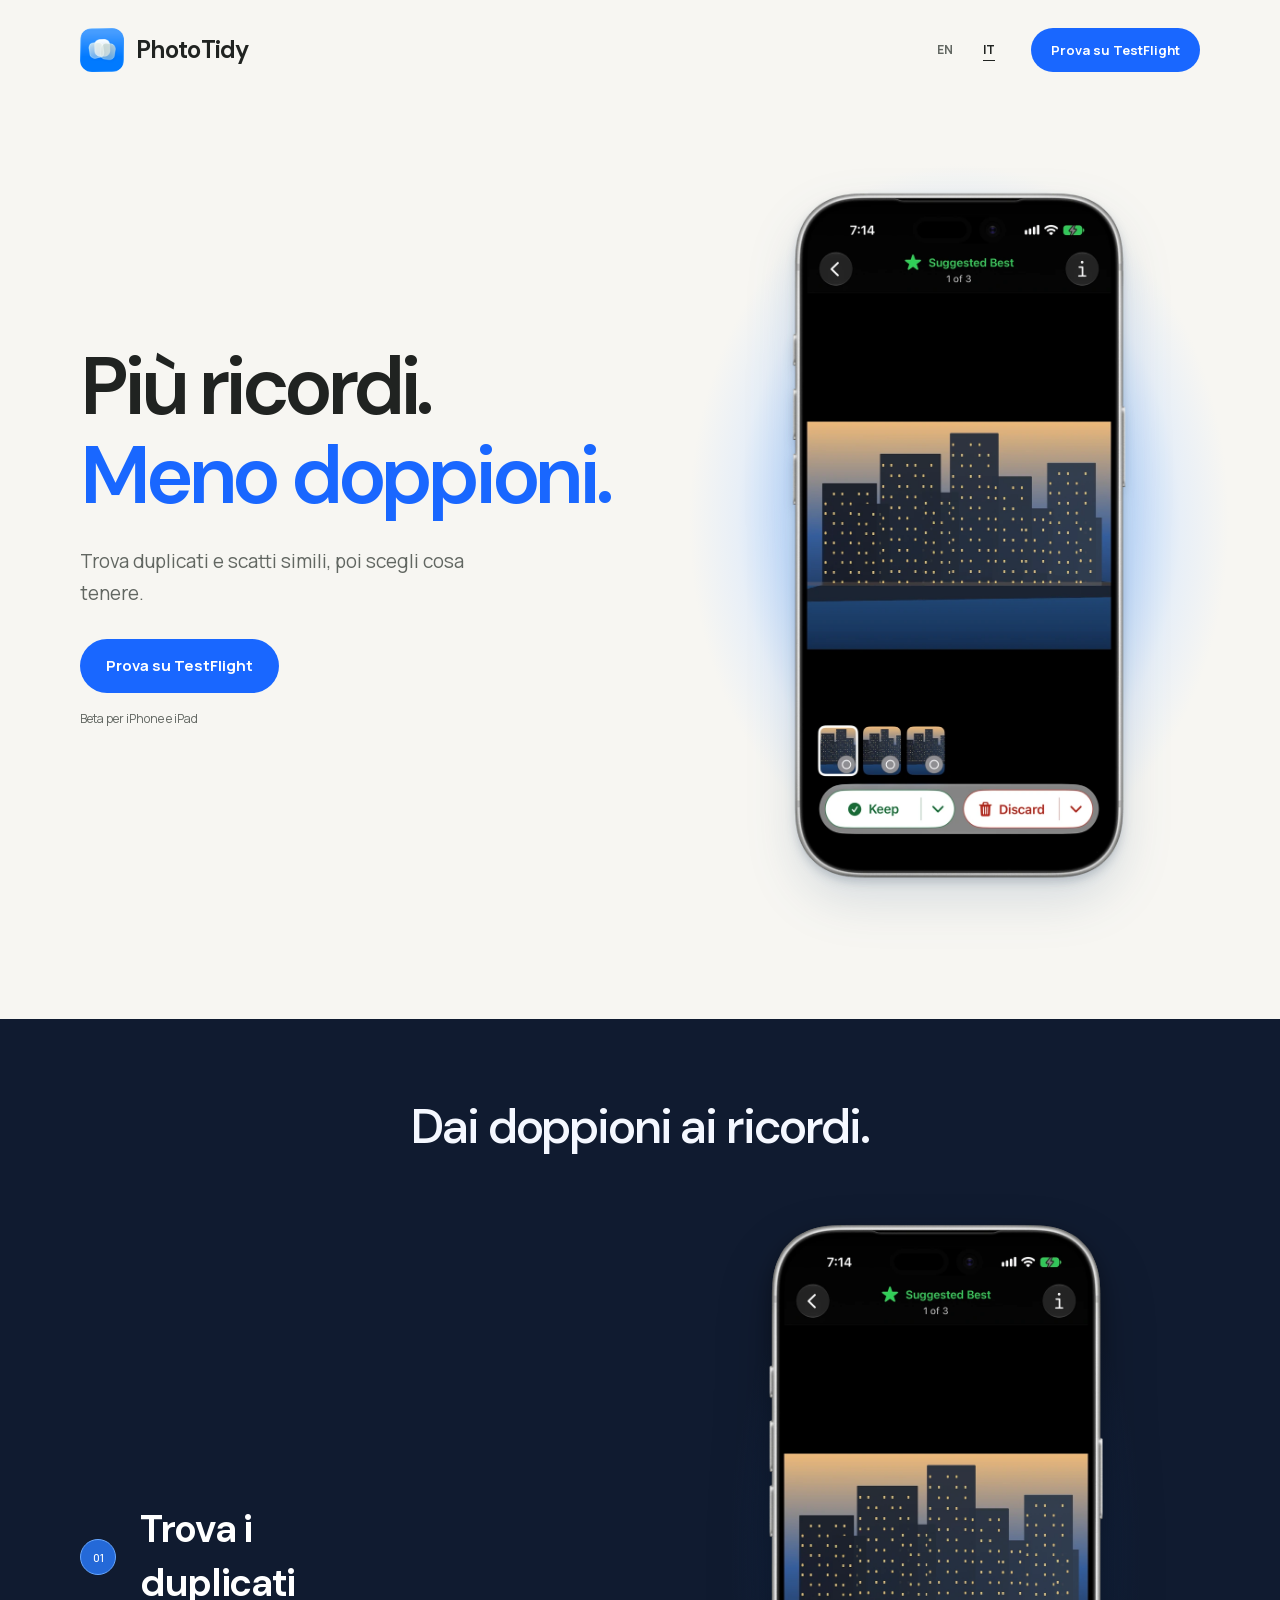
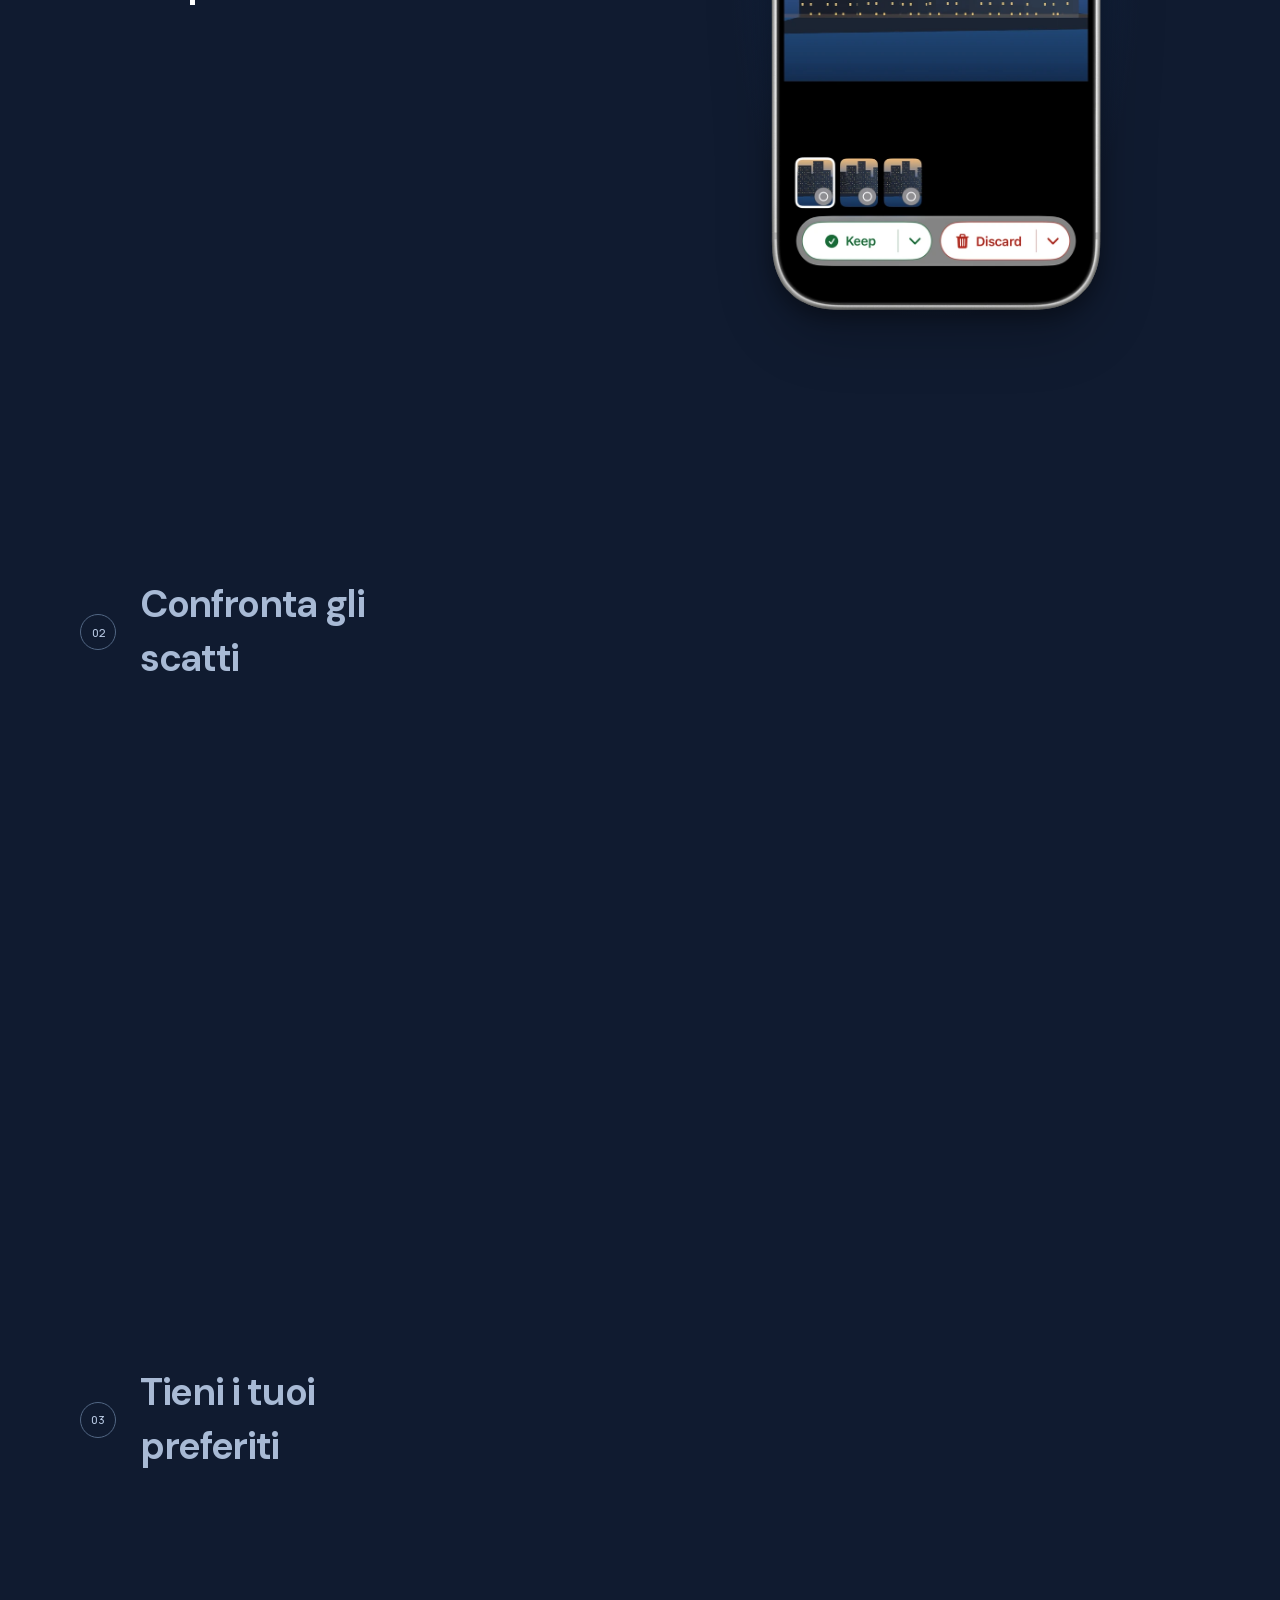
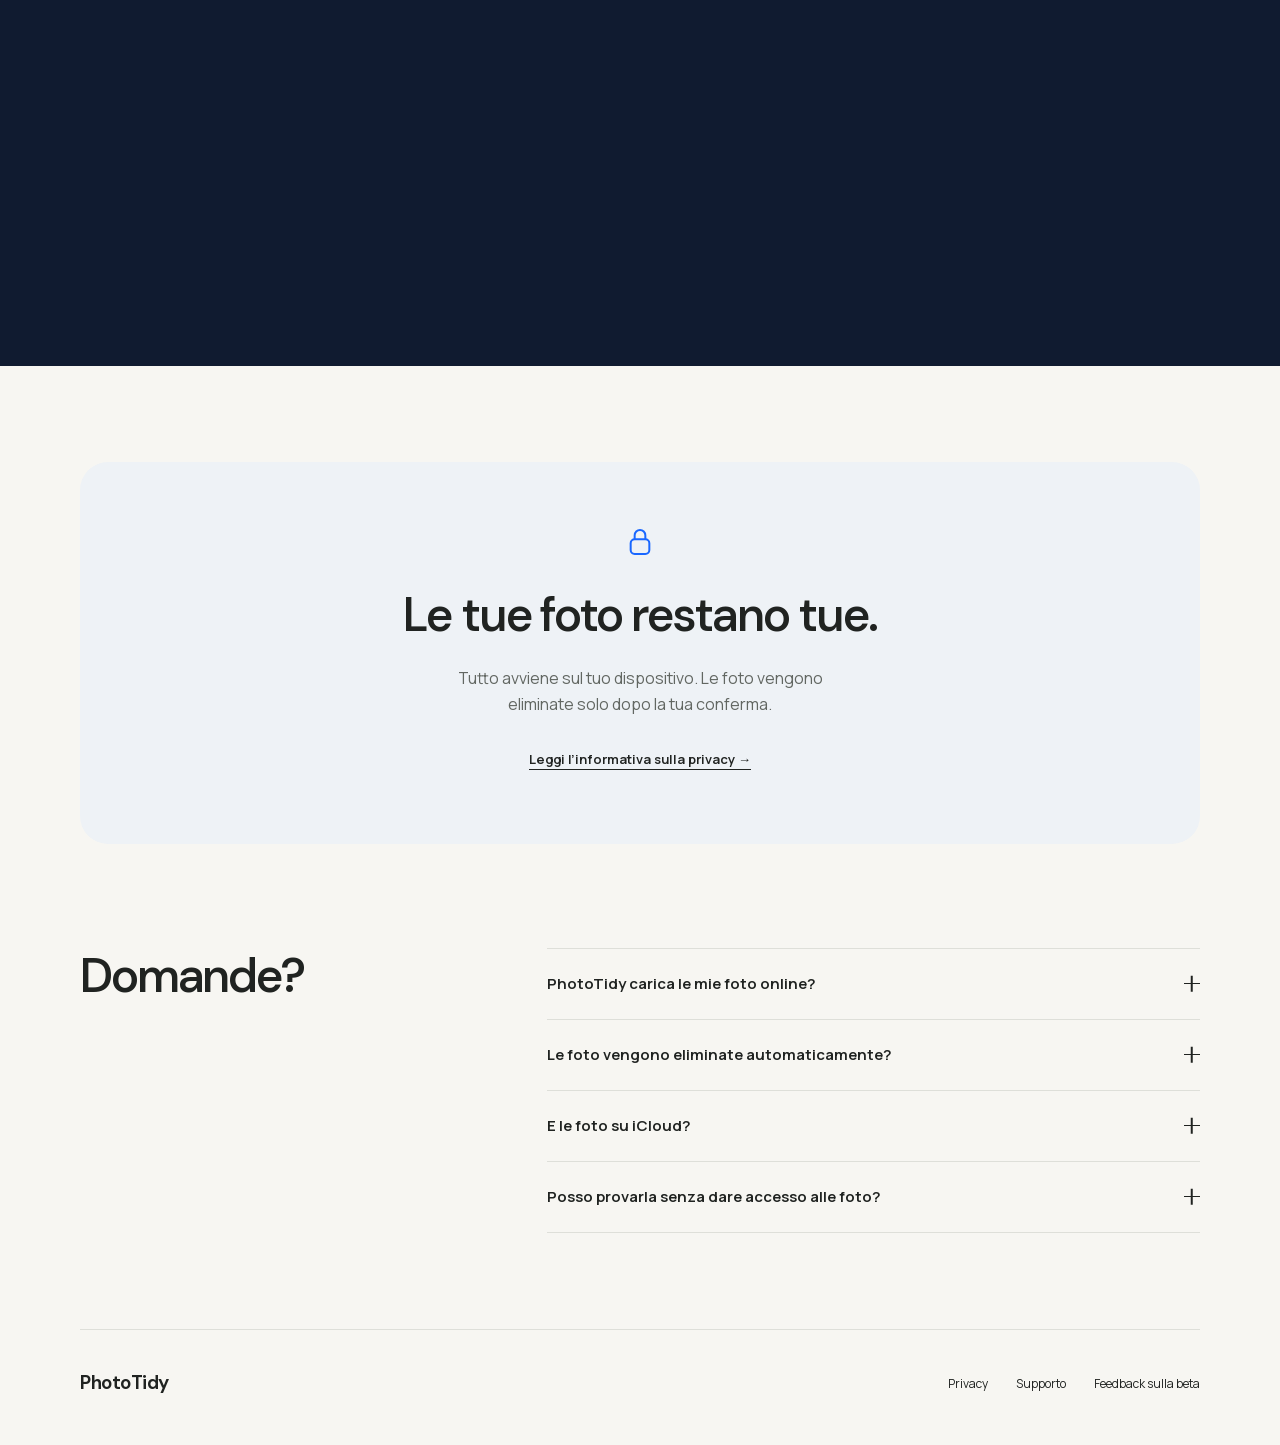
==== commit f8073478: "Give walkthrough badges more horizontal breathing room" ====
--- a/it/index.html
+++ b/it/index.html
@@ -21,7 +21,7 @@
   <link rel="apple-touch-icon" href="../assets/app-icon.png">
   <link rel="preload" href="../assets/fonts/dm-sans.woff2" as="font" type="font/woff2" crossorigin>
   <link rel="preload" href="../assets/fonts/manrope.woff2" as="font" type="font/woff2" crossorigin>
-  <link rel="stylesheet" href="../landing.css?v=20260906-depth">
+  <link rel="stylesheet" href="../landing.css?v=20260906-spacing">
   <title>PhotoTidy — Pulizia privata delle foto su iPhone</title>
 <script src="../landing.js?v=20260906-depth" defer></script>
 </head>
--- a/landing.css
+++ b/landing.css
@@ -51,7 +51,7 @@
 .story-enhanced .steps figure{height:75svh;max-width:none;justify-content:center;align-items:start;opacity:1;transform:none;transition:none}
 .story-enhanced .steps figure:last-child{height:100svh}
 .story-enhanced .steps .device-stage{position:absolute;width:1px;height:1px;padding:0;overflow:hidden;clip-path:inset(50%);white-space:nowrap}
-.story-enhanced figcaption{justify-content:start;text-align:left;font-family:"DM Sans",sans-serif;font-size:clamp(28px,3vw,40px);letter-spacing:-.035em;color:#a8bad5;margin:0;transition:color 350ms}
+.story-enhanced figcaption{justify-content:start;gap:24px;text-align:left;font-family:"DM Sans",sans-serif;font-size:clamp(28px,3vw,40px);letter-spacing:-.035em;color:#a8bad5;margin:0;transition:color 350ms}
 .story-enhanced .is-current figcaption{color:#fff}
 .story-enhanced .is-current .step-number{color:#fff;background:#2469d8;border-color:#67a7ff}
 .story-enhanced .step-number{flex-basis:36px;height:36px;font-family:Manrope,sans-serif;letter-spacing:0;transition:background-color 350ms,border-color 350ms}
